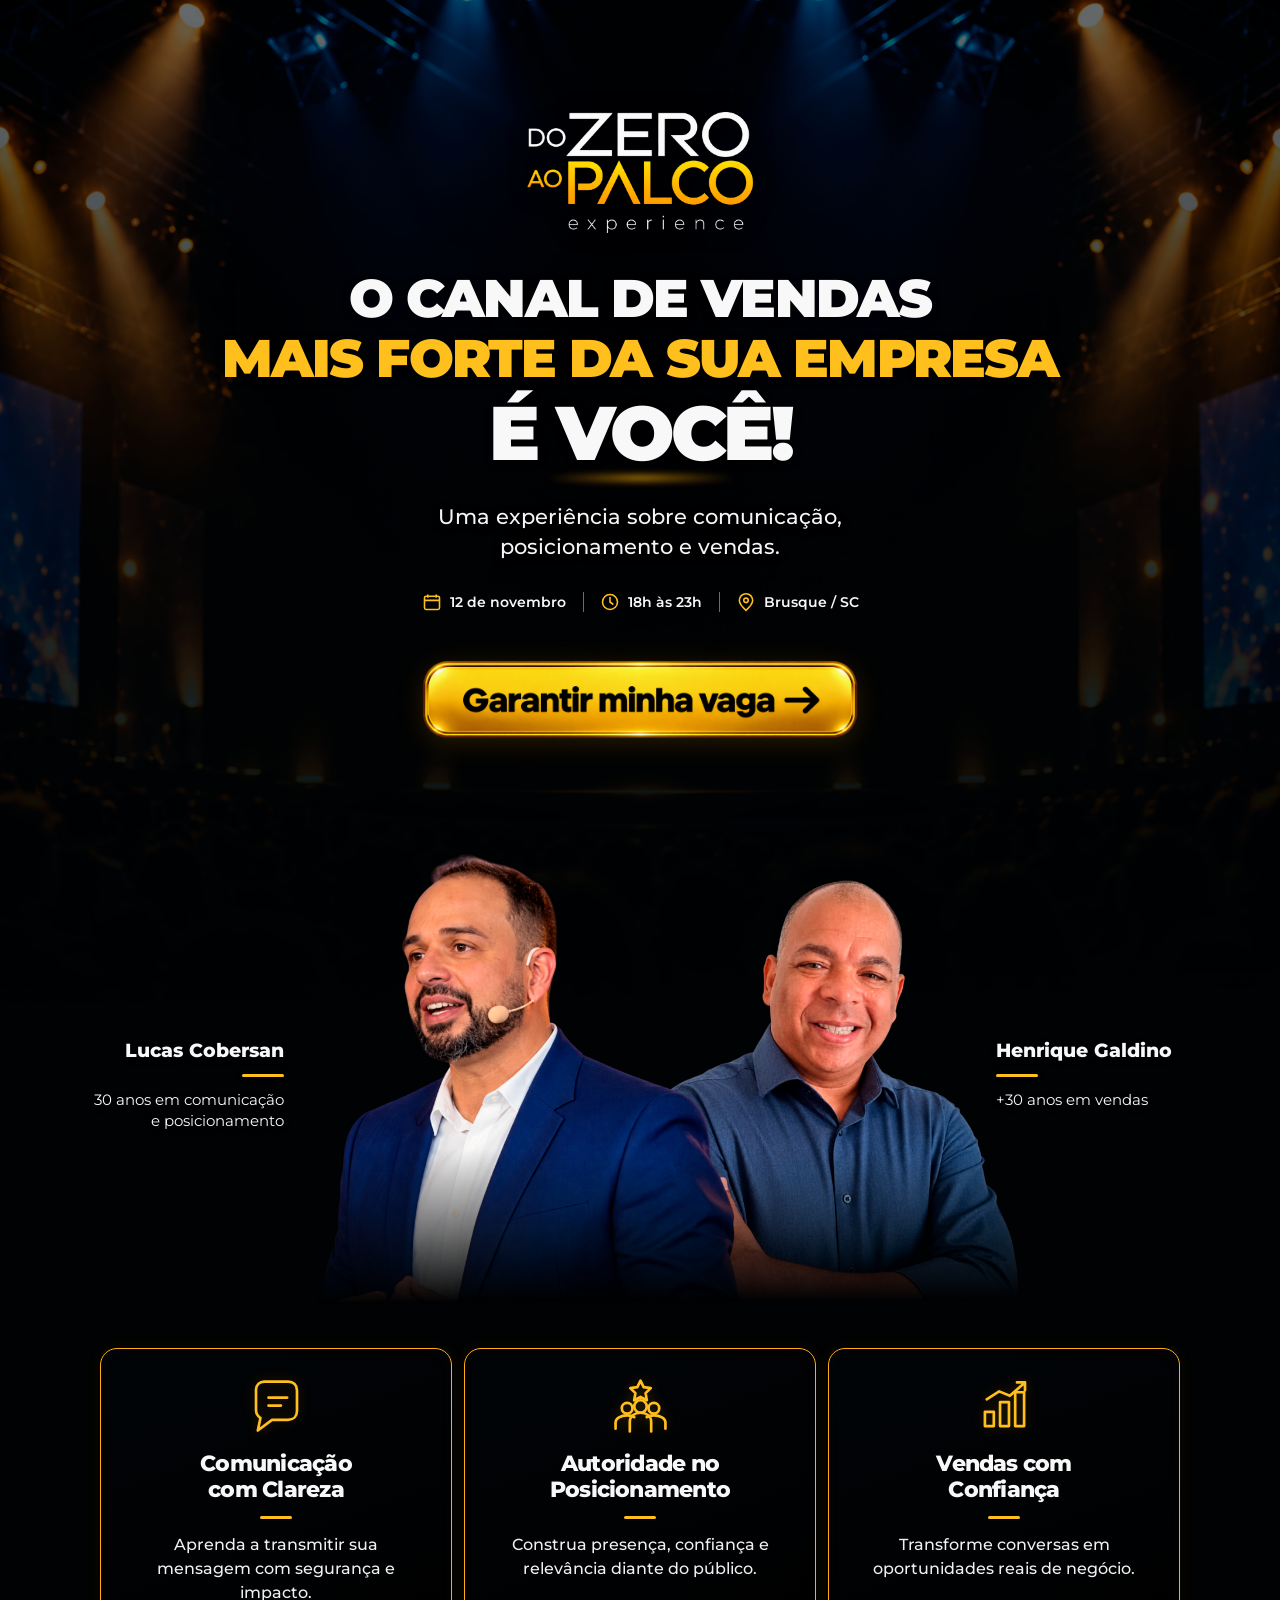
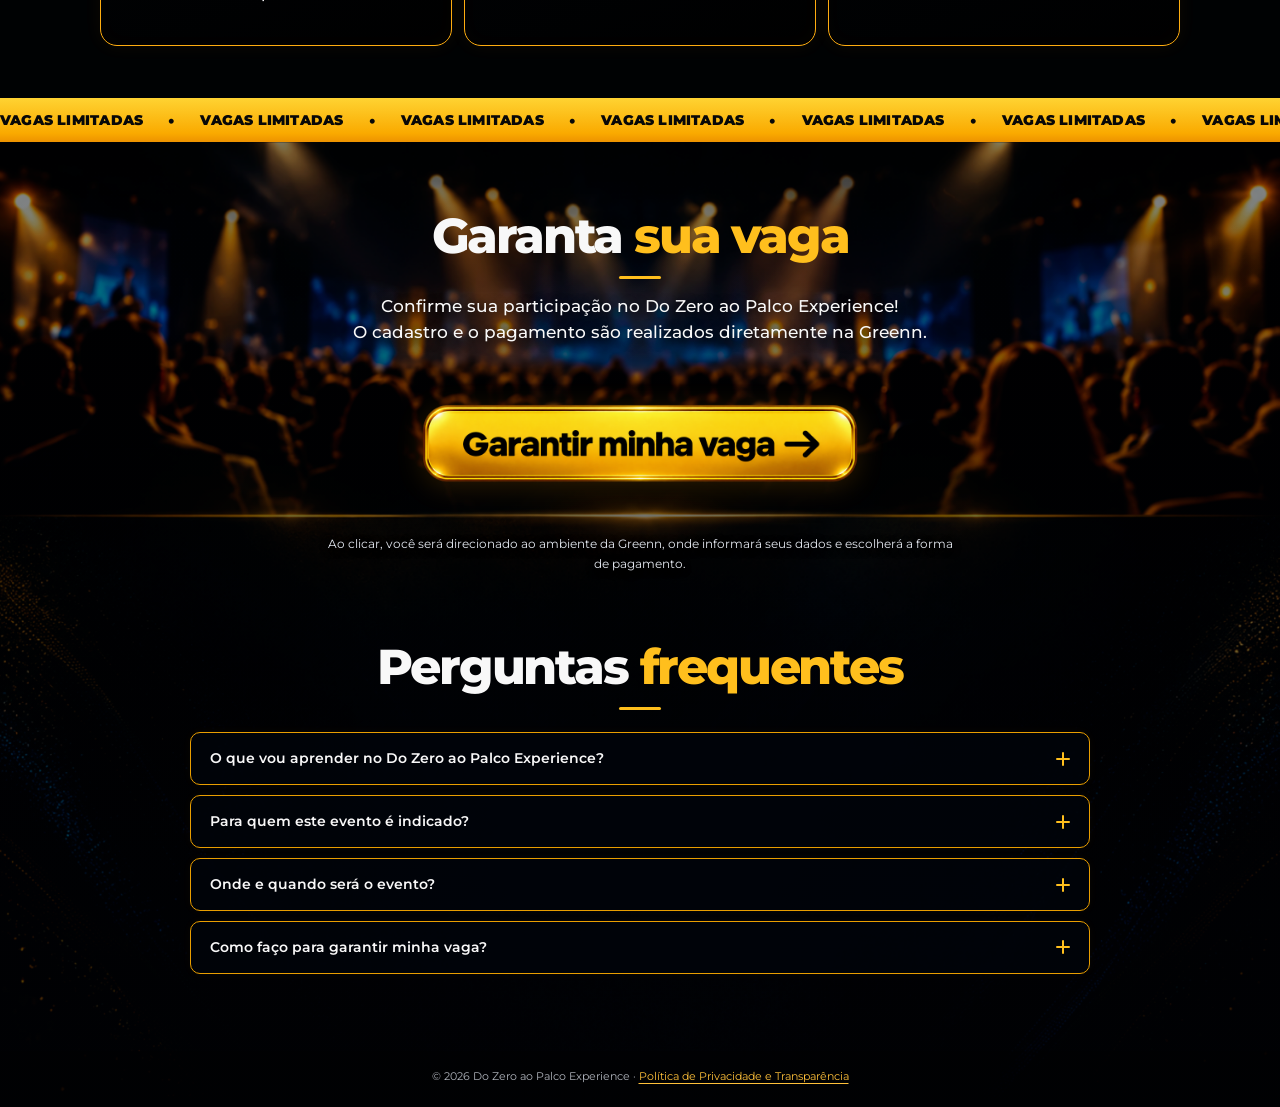
==== index.html @ 149f2405 "Add files via upload" ====
<!doctype html>
<html lang="pt-BR">
<head>
  <meta charset="utf-8">
  <meta name="viewport" content="width=device-width, initial-scale=1">
  <meta name="theme-color" content="#101114">
  <meta name="description" content="Do Zero ao Palco Experience: uma experiência presencial sobre comunicação, posicionamento e vendas. 12 de novembro, das 18h às 23h, em Brusque/SC.">
  <meta property="og:type" content="website">
  <meta property="og:title" content="Do Zero ao Palco Experience | Comunicação & Vendas">
  <meta property="og:description" content="O canal de vendas mais forte da sua empresa é você! Encontro presencial em 12 de novembro, das 18h às 23h, em Brusque/SC.">
  <title>Do Zero ao Palco Experience | Comunicação e Vendas</title>
  <!-- Versão 5: inscrições e pagamentos diretamente no checkout da Greenn. -->
  <link rel="preconnect" href="https://fonts.googleapis.com">
  <link rel="preconnect" href="https://fonts.gstatic.com" crossorigin>
  <link href="https://fonts.googleapis.com/css2?family=Montserrat:wght@400;500;600;700;800;900&display=swap" rel="stylesheet">
  <link rel="preload" href="img/fundo1.png" as="image">
  <link rel="stylesheet" href="style.css?v=checkout-greenn-20261021">
</head>
<body>
  <a class="skip-link" href="#conteudo">Ir para o conteúdo</a>
  <main id="conteudo">
    <!-- Fundo 1: uma única imagem contínua, do topo até os pilares. -->
    <div class="scene-top">
      <header class="hero" id="inicio">
        <img class="hero__logo" src="img/logo-do-zero-ao-palco.png" alt="Do Zero ao Palco Experience" width="420" height="228" fetchpriority="high">
        <h1 class="hero__headline">
          <span>O CANAL DE VENDAS</span>
          <span class="gold">MAIS FORTE DA SUA EMPRESA</span>
          <span class="hero__you">É VOCÊ!</span>
        </h1>
        <p class="hero__intro">Uma experiência sobre comunicação,<br class="desktop-break"> posicionamento e vendas.</p>
        <div class="event-details" aria-label="Informações do evento">
          <div class="event-details__item">
            <svg viewBox="0 0 24 24" fill="none" stroke="currentColor" stroke-width="1.9" aria-hidden="true"><rect x="3" y="5" width="18" height="16" rx="2"/><path d="M7 3v4M17 3v4M3 10h18"/></svg>
            <span>12 de novembro</span>
          </div>
          <div class="event-details__item">
            <svg viewBox="0 0 24 24" fill="none" stroke="currentColor" stroke-width="1.9" aria-hidden="true"><circle cx="12" cy="12" r="9"/><path d="M12 6v6l4 3"/></svg>
            <span>18h às 23h</span>
          </div>
          <div class="event-details__item">
            <svg viewBox="0 0 24 24" fill="none" stroke="currentColor" stroke-width="1.9" aria-hidden="true"><path d="M20 10c0 5-8 12-8 12S4 15 4 10a8 8 0 1 1 16 0Z"/><circle cx="12" cy="10" r="2.7"/></svg>
            <span>Brusque / SC</span>
          </div>
        </div>
        <a class="graphic-cta" href="https://payfast.greenn.com.br/199050?batch=18354_5LSVWU" aria-label="Garantir minha vaga: ir para o pagamento na Greenn">
          <img src="img/garantir-minha-vaga.png" alt="Garantir minha vaga" width="420" height="140">
        </a>
      </header>

      <section class="speakers" aria-label="Palestrantes">
        <!-- Imagem dos palestrantes em camada independente: mova pelo CSS sem alterar fundo nem rostos. -->
        <img class="speakers__portrait" src="img/lucashenrique.png?v=posicao3" alt="Lucas Cobersan e Henrique Galdino" width="752" height="483" loading="eager" decoding="async">
        <div class="speakers__info speakers__info--left">
          <h2>Lucas <strong>Cobersan</strong></h2>
          <span class="tiny-line" aria-hidden="true"></span>
          <p>30 anos em comunicação<br>e posicionamento</p>
        </div>
        <div class="speakers__info speakers__info--right">
          <h2>Henrique <strong>Galdino</strong></h2>
          <span class="tiny-line" aria-hidden="true"></span>
          <p>+30 anos em vendas</p>
        </div>
      </section>

      <section class="pillars" aria-label="Três pilares da experiência">
        <div class="pillars__grid">
          <article class="pillar-card">
            <svg class="pillar-card__icon" viewBox="0 0 64 64" fill="none" stroke="currentColor" stroke-width="3" stroke-linecap="round" stroke-linejoin="round" aria-hidden="true"><path d="M9 13c0-5 4-9 9-9h27c6 0 10 4 10 10v23c0 6-4 10-10 10H27L11 59l3-14c-3-2-5-5-5-9V13Z"/><path d="M23 22h21M23 31h14"/></svg>
            <h2>Comunicação<br>com Clareza</h2>
            <span class="tiny-line" aria-hidden="true"></span>
            <p>Aprenda a transmitir sua mensagem com segurança e impacto.</p>
          </article>
          <article class="pillar-card">
            <svg class="pillar-card__icon" viewBox="0 0 64 64" fill="none" stroke="currentColor" stroke-width="3" stroke-linecap="round" stroke-linejoin="round" aria-hidden="true"><path d="m32 3 3.5 7.2 8 1.2-5.8 5.6 1.4 8-7.1-3.7-7.1 3.7 1.4-8-5.8-5.6 8-1.2Z"/><circle cx="17" cy="34" r="6"/><circle cx="47" cy="34" r="6"/><circle cx="32" cy="32" r="7"/><path d="M4 57v-7c0-5 6-8 13-8 3 0 6 .5 8 2m35 13v-7c0-5-6-8-13-8-3 0-6 .5-8 2M20 60V49c0-6 5-10 12-10s12 4 12 10v11"/></svg>
            <h2>Autoridade no<br>Posicionamento</h2>
            <span class="tiny-line" aria-hidden="true"></span>
            <p>Construa presença, confiança e relevância diante do público.</p>
          </article>
          <article class="pillar-card">
            <svg class="pillar-card__icon" viewBox="0 0 64 64" fill="none" stroke="currentColor" stroke-width="3" stroke-linecap="round" stroke-linejoin="round" aria-hidden="true"><path d="M10 54V38h10v16H10ZM27 54V27h10v27H27ZM44 54V16h10v38H44Z"/><path d="m12 24 14-9 12 5L55 5M46 5h9v9"/></svg>
            <h2>Vendas com<br>Confiança</h2>
            <span class="tiny-line" aria-hidden="true"></span>
            <p>Transforme conversas em oportunidades reais de negócio.</p>
          </article>
        </div>
      </section>
    </div>

    <!-- Faixa verdadeiramente animada, contínua, sem imagem estática. -->
    <aside class="ticker" aria-label="Vagas limitadas">
      <div class="ticker__track" aria-hidden="true">
        <span class="ticker__group">
          <span>VAGAS LIMITADAS</span><b>•</b><span>VAGAS LIMITADAS</span><b>•</b><span>VAGAS LIMITADAS</span><b>•</b><span>VAGAS LIMITADAS</span><b>•</b><span>VAGAS LIMITADAS</span><b>•</b>
        </span>
        <span class="ticker__group">
          <span>VAGAS LIMITADAS</span><b>•</b><span>VAGAS LIMITADAS</span><b>•</b><span>VAGAS LIMITADAS</span><b>•</b><span>VAGAS LIMITADAS</span><b>•</b><span>VAGAS LIMITADAS</span><b>•</b>
        </span>
      </div>
    </aside>

    <!-- Fundo 2: emenda suavizada com o final do fundo 1, sem borda ou divisória. -->
    <div class="scene-bottom">
      <section class="signup" id="inscricao">
        <h2>Garanta <span class="gold">sua vaga</span></h2>
        <span class="tiny-line" aria-hidden="true"></span>
        <p class="signup__lead">Confirme sua participação no Do Zero ao Palco Experience!<br class="desktop-break"> O cadastro e o pagamento são realizados diretamente na Greenn.</p>
        <a class="graphic-cta graphic-cta--checkout" href="https://payfast.greenn.com.br/199050?batch=18354_5LSVWU" aria-label="Garantir minha vaga: preencher cadastro e pagar na Greenn">
          <img src="img/garantir-minha-vaga.png" width="420" height="140" alt="Garantir minha vaga">
        </a>
        <p class="signup__checkout-info">Ao clicar, você será direcionado ao ambiente da Greenn, onde informará seus dados e escolherá a forma de pagamento.</p>
      </section>

      <section class="faq" id="perguntas">
        <h2>Perguntas <span class="gold">frequentes</span></h2>
        <span class="tiny-line" aria-hidden="true"></span>
        <div class="faq__list">
          <details>
            <summary>O que vou aprender no Do Zero ao Palco Experience?<span class="faq__plus" aria-hidden="true"></span></summary>
            <div class="faq__answer">Você terá uma experiência voltada a destravar o medo de se comunicar, construir presença de autoridade e utilizar a comunicação para gerar conexões e oportunidades de vendas.</div>
          </details>
          <details>
            <summary>Para quem este evento é indicado?<span class="faq__plus" aria-hidden="true"></span></summary>
            <div class="faq__answer">Para empresários, empreendedores, profissionais de vendas e quem deseja se comunicar com mais segurança, fortalecer seu posicionamento e conquistar mais confiança nas negociações.</div>
          </details>
          <details>
            <summary>Onde e quando será o evento?<span class="faq__plus" aria-hidden="true"></span></summary>
            <div class="faq__answer">O encontro está previsto para <strong>12 de novembro de 2026, das 18h às 23h, em Brusque/SC</strong>. O espaço e o endereço exato ainda serão confirmados pela organização.</div>
          </details>
          <details>
            <summary>Como faço para garantir minha vaga?<span class="faq__plus" aria-hidden="true"></span></summary>
            <div class="faq__answer">Clique em <strong>“Garantir minha vaga”</strong> e preencha seus dados diretamente no checkout seguro da Greenn para finalizar a compra. O acesso ao grupo oficial de WhatsApp do evento é destinado a participantes com pagamento confirmado.</div>
          </details>
        </div>
      </section>
      <footer class="footer">© 2026 Do Zero ao Palco Experience · <a href="privacidade.html">Política de Privacidade e Transparência</a></footer>
    </div>
  </main>
</body>
</html>
---- style.css ----
:root{
  --bg:#1f1f1f; --night:#05080e; --white:#f8f8f8;
  --gold:#ffbf1d; --gold2:#ffa000; --muted:#e2e3e8; --border:#ffad10;
  --max:1120px;
}
*{box-sizing:border-box}
html{scroll-behavior:smooth;scroll-padding-top:20px}
body{margin:0;background:var(--night);color:var(--white);font-family:Montserrat,Arial,sans-serif;-webkit-font-smoothing:antialiased}
button,input{font:inherit}
button,a{-webkit-tap-highlight-color:transparent}
a{color:inherit}
.skip-link{position:absolute;top:-90px;left:16px;padding:12px 16px;background:#fff;color:#111;z-index:10}
.skip-link:focus{top:8px}
.sr-only{position:absolute;width:1px;height:1px;overflow:hidden;clip:rect(0,0,0,0);white-space:nowrap}
.gold{color:var(--gold)}
.tiny-line{display:block;width:42px;height:3px;border-radius:2px;background:var(--gold);margin:13px auto 16px}
.scene-top{background-color:var(--bg);background-image:url('img/fundo1.png');background-repeat:no-repeat;background-size:110% auto;background-position:center top;position:relative;isolation:isolate;overflow:hidden}
.hero{min-height:clamp(565px,60vw,760px);padding:clamp(36px,6.5vw,86px) 16px 28px;max-width:1200px;margin:0 auto;text-align:center;display:flex;align-items:center;flex-direction:column}
.hero__logo{width:clamp(180px,21vw,260px);height:auto;display:block;filter:drop-shadow(0 5px 12px rgba(0,0,0,.35));margin:0 auto 36px}
.hero__headline{font-size:clamp(31px,4.15vw,60px);line-height:1.12;letter-spacing:-.035em;font-weight:900;margin:0 auto;text-shadow:0 2px 10px rgba(0,0,0,.35);text-transform:uppercase;max-width:1100px}
.hero__headline span{display:block}
.hero__you{font-size:1.44em;letter-spacing:-.045em;margin-top:.02em}
.hero__you::after{content:"";display:block;height:10px;width:min(35%,185px);margin:-3px auto 0;background:radial-gradient(ellipse at center,rgba(255,199,23,.9) 0,rgba(255,170,0,.5) 22%,transparent 75%);filter:blur(3px)}
.hero__intro{margin:19px auto 26px;font-size:clamp(15px,1.65vw,21px);line-height:1.45;color:#f4f5f7;font-weight:500;text-shadow:0 2px 8px #000;max-width:750px}
.event-details{display:flex;gap:16px;align-items:center;justify-content:center;flex-wrap:wrap;margin:4px 0 16px}
.event-details__item{display:flex;gap:8px;align-items:center;white-space:nowrap;font-weight:600;font-size:clamp(11px,1.1vw,15px)}
.event-details__item:not(:last-child){padding-right:17px;border-right:1px solid rgba(255,255,255,.42)}
.event-details__item svg{width:20px;height:20px;flex:none;color:var(--gold)}
.graphic-cta{display:inline-flex;align-items:center;justify-content:center;cursor:pointer;transition:transform .2s ease,filter .2s ease;max-width:100%;text-decoration:none;background:transparent;border:0;padding:0;outline-offset:5px;filter:drop-shadow(0 5px 13px rgba(255,157,0,.16))}
.graphic-cta:hover{transform:translateY(-3px) scale(1.015);filter:drop-shadow(0 7px 16px rgba(255,157,0,.25))}
.graphic-cta:active{transform:translateY(1px)}
.graphic-cta img{width:clamp(295px,37vw,450px);height:auto;display:block}
.speakers{position:relative;height:clamp(395px,45vw,520px);max-width:1280px;margin:0 auto}
.speakers__portrait{display:block;position:absolute;z-index:1;width:min(64%,790px);height:auto;top:30px;left:50%;transform:translateX(-50%);object-fit:contain;pointer-events:none}
.speakers__info{position:absolute;z-index:2;top:45%;width:235px;filter:drop-shadow(0 2px 3px rgba(0,0,0,.4))}
.speakers__info--left{left:clamp(16px,3.8vw,80px);text-align:right}
.speakers__info--right{right:clamp(16px,3.8vw,80px);text-align:left}
.speakers__info h2{font-weight:800;font-size:clamp(17px,1.45vw,21px);line-height:1.15;margin:0}
.speakers__info h2 strong{font-weight:800}
.speakers__info .tiny-line{margin:12px 0 12px}
.speakers__info--left .tiny-line{margin-left:auto}
.speakers__info p{font-size:clamp(13px,1.2vw,16px);line-height:1.4;margin:0}
.pillars{padding:22px 20px clamp(42px,4vw,75px);max-width:var(--max);margin:0 auto}
.pillars__grid{display:grid;grid-template-columns:repeat(3,minmax(0,1fr));gap:12px}
.pillar-card{min-height:298px;text-align:center;border:1.5px solid var(--border);border-radius:17px;padding:29px 25px 25px;background:linear-gradient(160deg,rgba(1,4,8,.82),rgba(0,0,0,.9));box-shadow:0 0 18px rgba(255,171,0,.055),inset 0 0 20px rgba(255,171,0,.02)}
.pillar-card__icon{width:57px;height:57px;color:var(--gold);margin:0 auto 16px;display:block;filter:drop-shadow(0 0 6px rgba(255,164,0,.21))}
.pillar-card h2{margin:0;font-size:clamp(17px,1.8vw,22px);line-height:1.14;font-weight:800;letter-spacing:-.035em}
.pillar-card .tiny-line{width:32px;margin:14px auto 14px}
.pillar-card p{margin:0;color:#f0f0f3;font-size:clamp(13px,1.32vw,16px);line-height:1.5;font-weight:500}
.ticker{height:44px;background:linear-gradient(180deg,#ffd332 0%,#faaa00 80%,#ed9200 100%);color:#080808;overflow:hidden;position:relative;display:flex;align-items:center;font-size:14px;font-weight:900;letter-spacing:.015em;isolation:isolate}
.ticker__track{display:flex;width:max-content;flex:none;animation:marquee 23s linear infinite}
.ticker__group{display:inline-flex;align-items:center;white-space:nowrap;gap:25px;flex:none;padding-right:25px}
.ticker__group b{font-size:17px;font-weight:800}
@keyframes marquee{from{transform:translateX(0)}to{transform:translateX(-50%)}}
.scene-bottom{background-color:#02060d;background-image:linear-gradient(180deg,rgba(0,0,0,.0) 0%,rgba(1,3,7,.12) 40%,rgba(1,4,10,.3) 100%),url('img/fundo2.png');background-position:center top,center top;background-size:cover,cover;background-repeat:no-repeat;position:relative;overflow:hidden}
.signup{max-width:1140px;margin:0 auto;text-align:center;padding:clamp(48px,5.2vw,72px) 18px clamp(48px,5vw,74px)}
.signup h2,.faq h2{margin:0;font-size:clamp(32px,3.8vw,52px);font-weight:800;line-height:1.15;letter-spacing:-.045em}
.signup .tiny-line,.faq .tiny-line{margin:12px auto 14px}
.signup__lead{font-size:clamp(14px,1.36vw,17px);line-height:1.55;margin:0 auto 26px;max-width:760px;font-weight:500;text-shadow:0 3px 12px #000}
.faq{padding:2px 16px 77px;text-align:center;margin:0 auto;max-width:1020px}
.faq__list{margin:22px auto 0;max-width:900px;text-align:left;display:grid;gap:10px}
.faq details{border:1.4px solid #e99e00;border-radius:10px;background:rgba(0,4,10,.87);box-shadow:0 0 10px rgba(242,166,0,.04)}
.faq summary{list-style:none;cursor:pointer;padding:16px 19px;display:flex;justify-content:space-between;align-items:center;gap:10px;font-weight:600;font-size:14px;line-height:1.35}
.faq summary::-webkit-details-marker{display:none}
.faq summary:focus-visible{outline:2px solid #fff;outline-offset:3px}
.faq__plus{display:block;flex:none;width:14px;height:14px;position:relative}
.faq__plus::before,.faq__plus::after{content:"";position:absolute;background:var(--gold);border-radius:2px;top:6px;left:0;width:14px;height:2px;transition:transform .2s ease}
.faq__plus::after{transform:rotate(90deg)}
.faq details[open] .faq__plus::after{transform:rotate(0)}
.faq__answer{padding:0 19px 18px;line-height:1.6;color:#e2e5ed;font-size:13px}
.footer{font-size:11px;color:#aeb3bb;text-align:center;padding:17px 18px 23px;background:rgba(0,0,0,.35);line-height:1.5}
@media(min-width:1500px){.scene-top{background-size:1600px auto}.hero{min-height:760px}.speakers{height:520px}}
@media(max-width:900px){.hero{min-height:560px}.hero__logo{width:195px;margin-bottom:29px}.hero__headline{font-size:clamp(28px,4.4vw,42px)}.hero__intro{margin-top:18px}.speakers{height:clamp(305px,44vw,396px)}.speakers__portrait{width:min(66%,630px);top:25px}.speakers__info{top:43%;width:190px}.speakers__info--left{left:22px}.speakers__info--right{right:22px}.speakers__info h2{font-size:17px}.speakers__info p{font-size:12px}.pillar-card{min-height:270px;padding:22px 15px 20px}.pillar-card__icon{width:50px;height:50px}.pillars{padding-bottom:53px}}
@media(max-width:700px){
  .scene-top{background-image:none;background-color:var(--bg)}
  .hero{min-height:0;padding:35px 15px 55px;position:relative;isolation:isolate;overflow:hidden;background-image:linear-gradient(180deg,rgba(0,3,10,.3) 0%,rgba(0,4,10,.87) 44%,rgba(20,21,24,.98) 62%,#1f1f1f 100%),url('img/fundo1.png');background-position:center top,center top;background-size:cover,auto 720px;background-repeat:no-repeat}
  .hero__logo{width:182px;margin-bottom:39px}
  .hero__headline{font-size:clamp(27px,6.5vw,43px);line-height:1.17;letter-spacing:-.035em}
  .hero__you{font-size:1.34em;margin-top:4px}
  .hero__intro{font-size:14px;margin:18px auto 27px;line-height:1.55}
  .event-details{gap:9px 15px;margin:3px 0 17px}
  .event-details__item{font-size:11px;gap:5px}
  .event-details__item:not(:last-child){padding-right:0;border-right:none}
  .event-details__item svg{width:17px;height:17px}
  .graphic-cta img{width:min(365px,96vw)}
  .speakers{height:auto;display:grid;grid-template-columns:1fr 1fr;column-gap:8px;padding:0 12px 30px;max-width:520px}
  .speakers__portrait{position:relative;grid-column:1/-1;width:min(100%,520px);max-width:100%;height:auto;left:auto;top:auto;transform:none;margin:10px auto 10px}
  .speakers__info{position:static;filter:none;width:auto;max-width:240px;text-align:center;margin:0 auto}
  .speakers__info--left{text-align:center}.speakers__info--right{text-align:center}
  .speakers__info h2{font-size:clamp(14px,3.65vw,19px);white-space:normal}
  .speakers__info .tiny-line{margin:8px auto 9px}
  .speakers__info p{font-size:clamp(10px,3vw,13px);line-height:1.4}
  .pillars{padding:0 15px 45px;max-width:510px}
  .pillars__grid{grid-template-columns:1fr;gap:12px}
  .pillar-card{min-height:0;padding:20px 24px 23px}
  .pillar-card__icon{width:45px;height:45px;margin-bottom:10px}
  .pillar-card h2{font-size:20px}
  .pillar-card .tiny-line{margin:10px auto}
  .pillar-card p{font-size:13px;max-width:290px;margin:0 auto}
  .ticker{height:39px;font-size:12px}
  .ticker__group{gap:19px;padding-right:19px}
  .scene-bottom{background-position:center top,center top;background-size:cover,auto 100%}
  .signup{padding:49px 18px 38px}
  .signup__lead{font-size:13px;margin-bottom:22px}
  .faq{padding:2px 14px 54px}
  .faq__list{gap:9px}
  .faq summary{font-size:12px;padding:15px}
  .faq__answer{font-size:12px;padding:0 15px 16px}
  .footer{font-size:10px}
}
@media(max-width:380px){.hero__headline{font-size:26px}.hero__logo{width:158px}.event-details__item{font-size:10px}.hero__intro{font-size:13px}.signup h2,.faq h2{font-size:31px}}
@media(prefers-reduced-motion:reduce){html{scroll-behavior:auto}.ticker__track{animation:none}.graphic-cta{transition:none}}


/* AJUSTE PONTUAL: alterar esse valor move os palestrantes para cima/baixo SEM editar as fotografias.
   No desktop, quanto mais negativo o top, mais para cima a dupla fica.
   No celular, altere somente a margem superior da regra mobile. */

/* VERSAO 3 - FOTO PERTO DOS 3 QUADRADOS. Sem alterar img/lucashenrique.png. */
/* Desktop: foto +142px abaixo da versao inicial; cards +27px, eliminando o vao visual. */
/* Se ainda aparecer o visual antigo, verificar se o navegador carregou style.css?v=posicao3. */

/* Versão 4: WhatsApp branco, sem ícone quadrado; botão final idêntico ao primeiro. */
.footer a{color:#ffc13a;text-decoration:underline;text-underline-offset:3px}
.footer a:hover{color:#fff}

/* Página de privacidade: identidade preta e dourada, leve e responsiva. */
.privacy-page{background:radial-gradient(ellipse at 50% -12%,#172844 0%,#070b12 40%,#05080e 80%);min-height:100vh}
.privacy-header{max-width:900px;margin:0 auto;padding:38px 20px 16px;text-align:center}
.privacy-header img{width:min(230px,65vw);height:auto;display:block;margin:0 auto 23px}
.privacy-back{display:inline-flex;align-items:center;gap:8px;font-size:13px;color:#f8d065;text-decoration:none;margin-bottom:22px}
.privacy-back:hover{text-decoration:underline}
.privacy-title{font-weight:800;font-size:clamp(30px,4.3vw,49px);line-height:1.18;letter-spacing:-.035em;margin:0}
.privacy-intro{font-size:15px;line-height:1.7;max-width:700px;margin:20px auto 0;color:#e1e6ec}
.privacy-main{max-width:920px;margin:0 auto 48px;padding:14px 20px 36px}
.privacy-section{background:rgba(3,9,18,.74);border:1px solid rgba(255,190,34,.35);border-radius:14px;padding:22px 26px;margin:13px 0}
.privacy-section h2{margin:0 0 13px;color:#ffcf4f;font-size:19px;line-height:1.3;font-weight:800}
.privacy-section p,.privacy-section li{font-size:14px;line-height:1.75;color:#eef0f4}
.privacy-section p:last-child{margin-bottom:0}
.privacy-section ul{margin:0;padding-left:20px}
.privacy-note{border-left:3px solid #ffc12b;padding:11px 16px;background:rgba(255,191,29,.09);color:#fff;font-size:13px;line-height:1.6;margin-top:18px}

/* V5 — botão da seção de inscrição aponta diretamente para a Greenn. */
.graphic-cta--checkout{margin:6px auto 0;display:flex;width:max-content}
.graphic-cta--checkout img{width:clamp(295px,37vw,450px);height:auto;display:block}
.signup__checkout-info{font-size:12px;line-height:1.65;color:#e2e6ee;max-width:640px;margin:12px auto 0;text-shadow:0 2px 8px rgba(0,0,0,.55)}
@media(max-width:700px){.graphic-cta--checkout img{width:min(365px,96vw)}.signup__checkout-info{font-size:11px;max-width:430px}}
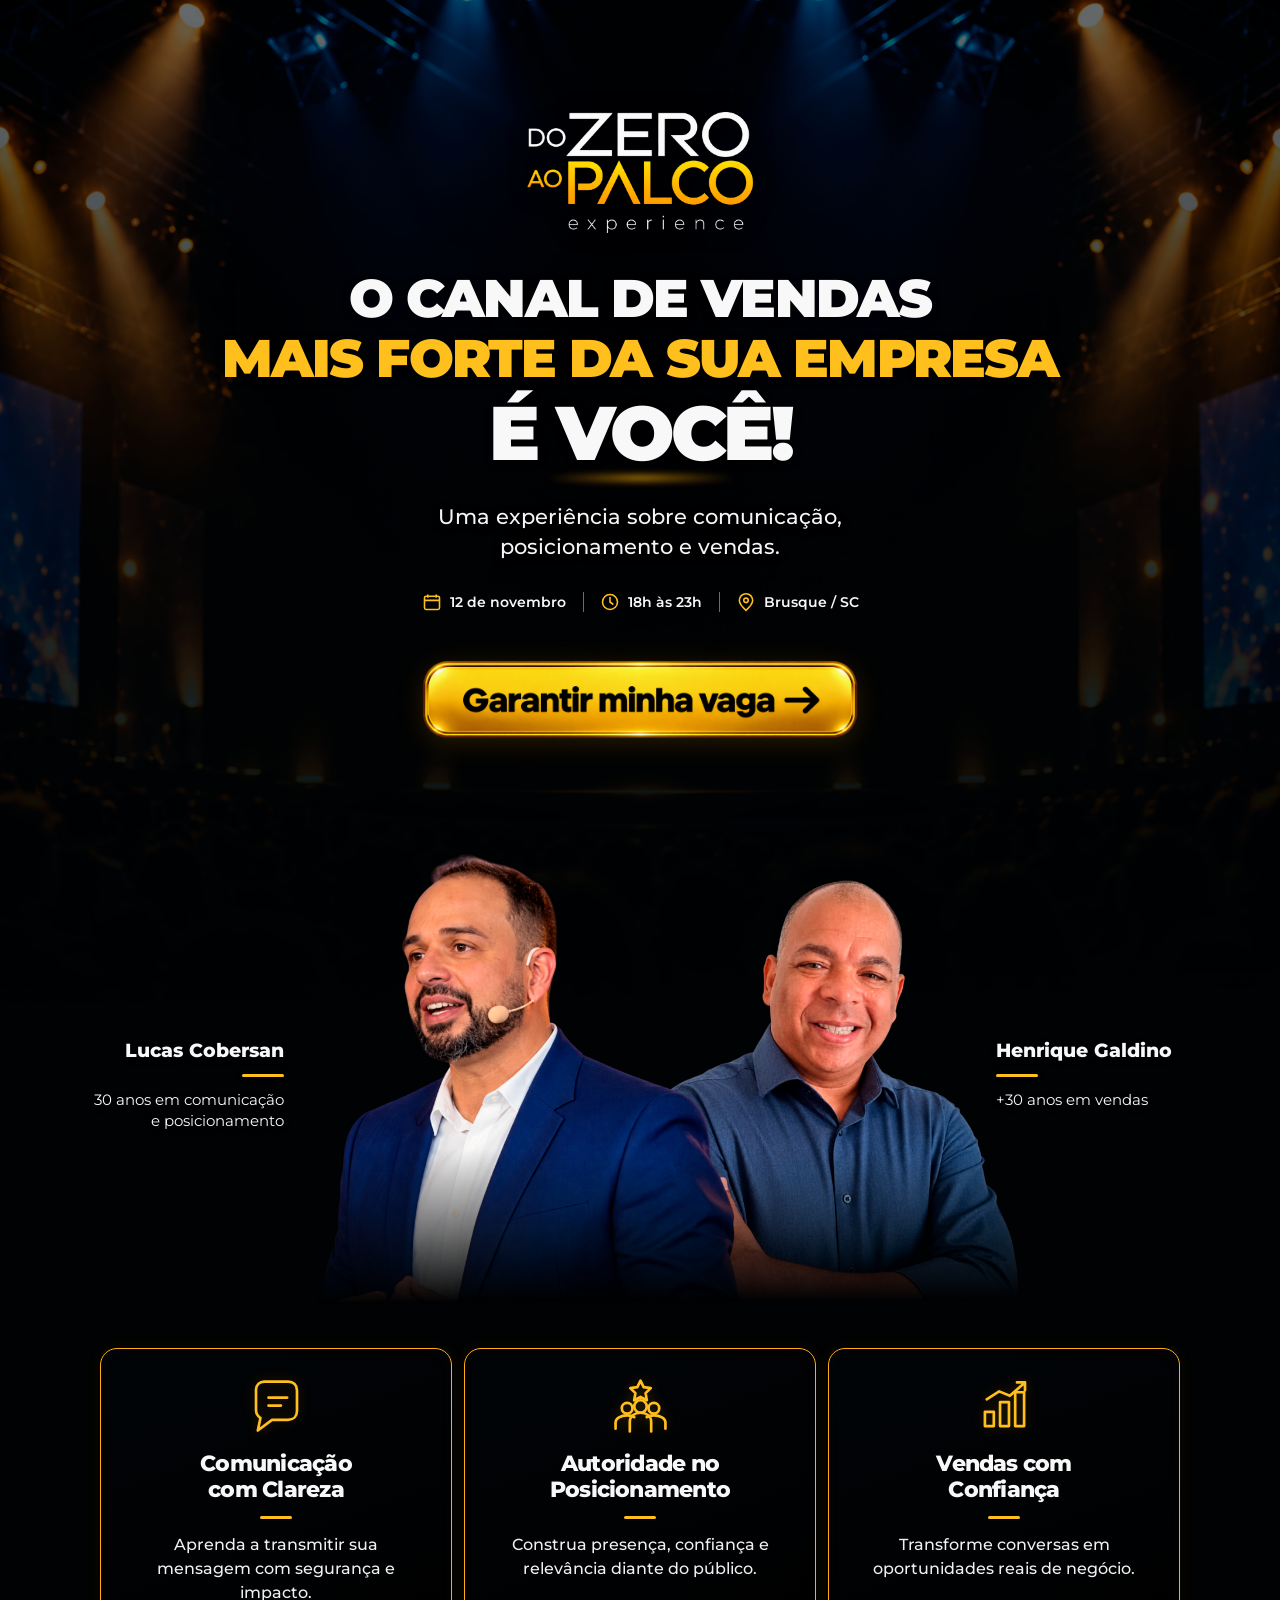
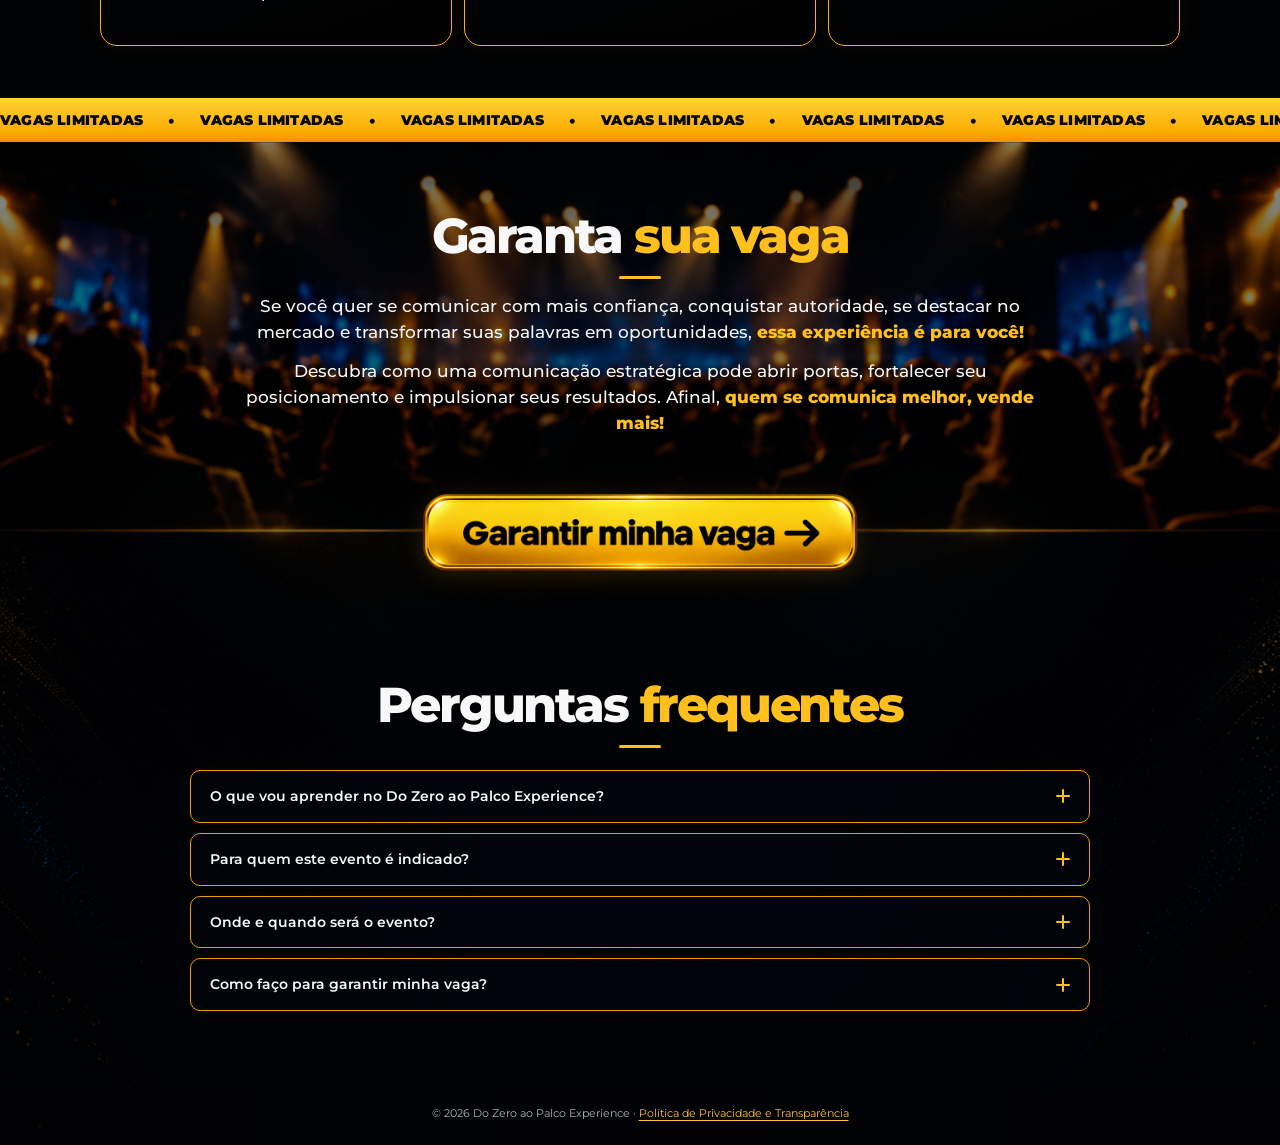
==== commit cae051cf: "Add files via upload" ====
--- a/index.html
+++ b/index.html
@@ -9,12 +9,12 @@
   <meta property="og:title" content="Do Zero ao Palco Experience | Comunicação & Vendas">
   <meta property="og:description" content="O canal de vendas mais forte da sua empresa é você! Encontro presencial em 12 de novembro, das 18h às 23h, em Brusque/SC.">
   <title>Do Zero ao Palco Experience | Comunicação e Vendas</title>
-  <!-- Versão 5: inscrições e pagamentos diretamente no checkout da Greenn. -->
+  <!-- Versão 6: convite persuasivo e checkout direto. -->
   <link rel="preconnect" href="https://fonts.googleapis.com">
   <link rel="preconnect" href="https://fonts.gstatic.com" crossorigin>
   <link href="https://fonts.googleapis.com/css2?family=Montserrat:wght@400;500;600;700;800;900&display=swap" rel="stylesheet">
   <link rel="preload" href="img/fundo1.png" as="image">
-  <link rel="stylesheet" href="style.css?v=checkout-greenn-20261021">
+  <link rel="stylesheet" href="style.css?v=convite-20261021">
 </head>
 <body>
   <a class="skip-link" href="#conteudo">Ir para o conteúdo</a>
@@ -43,7 +43,7 @@
             <span>Brusque / SC</span>
           </div>
         </div>
-        <a class="graphic-cta" href="https://payfast.greenn.com.br/199050?batch=18354_5LSVWU" aria-label="Garantir minha vaga: ir para o pagamento na Greenn">
+        <a class="graphic-cta" href="https://payfast.greenn.com.br/199050?batch=18354_5LSVWU" aria-label="Garantir minha vaga no evento">
           <img src="img/garantir-minha-vaga.png" alt="Garantir minha vaga" width="420" height="140">
         </a>
       </header>
@@ -104,11 +104,11 @@
       <section class="signup" id="inscricao">
         <h2>Garanta <span class="gold">sua vaga</span></h2>
         <span class="tiny-line" aria-hidden="true"></span>
-        <p class="signup__lead">Confirme sua participação no Do Zero ao Palco Experience!<br class="desktop-break"> O cadastro e o pagamento são realizados diretamente na Greenn.</p>
-        <a class="graphic-cta graphic-cta--checkout" href="https://payfast.greenn.com.br/199050?batch=18354_5LSVWU" aria-label="Garantir minha vaga: preencher cadastro e pagar na Greenn">
+        <p class="signup__lead signup__lead--opening">Se você quer se comunicar com mais confiança, conquistar autoridade, se destacar no mercado e transformar suas palavras em oportunidades, <strong>essa experiência é para você!</strong></p>
+        <p class="signup__lead signup__lead--closing">Descubra como uma comunicação estratégica pode abrir portas, fortalecer seu posicionamento e impulsionar seus resultados. Afinal, <strong>quem se comunica melhor, vende mais!</strong></p>
+        <a class="graphic-cta graphic-cta--checkout" href="https://payfast.greenn.com.br/199050?batch=18354_5LSVWU" aria-label="Garantir minha vaga no evento">
           <img src="img/garantir-minha-vaga.png" width="420" height="140" alt="Garantir minha vaga">
         </a>
-        <p class="signup__checkout-info">Ao clicar, você será direcionado ao ambiente da Greenn, onde informará seus dados e escolherá a forma de pagamento.</p>
       </section>
 
       <section class="faq" id="perguntas">
@@ -129,7 +129,7 @@
           </details>
           <details>
             <summary>Como faço para garantir minha vaga?<span class="faq__plus" aria-hidden="true"></span></summary>
-            <div class="faq__answer">Clique em <strong>“Garantir minha vaga”</strong> e preencha seus dados diretamente no checkout seguro da Greenn para finalizar a compra. O acesso ao grupo oficial de WhatsApp do evento é destinado a participantes com pagamento confirmado.</div>
+            <div class="faq__answer">Clique em <strong>“Garantir minha vaga”</strong> e siga as instruções da próxima página para concluir sua inscrição. O acesso ao grupo oficial de WhatsApp do evento é destinado a participantes com pagamento confirmado.</div>
           </details>
         </div>
       </section>
--- a/style.css
+++ b/style.css
@@ -57,6 +57,9 @@
 .signup h2,.faq h2{margin:0;font-size:clamp(32px,3.8vw,52px);font-weight:800;line-height:1.15;letter-spacing:-.045em}
 .signup .tiny-line,.faq .tiny-line{margin:12px auto 14px}
 .signup__lead{font-size:clamp(14px,1.36vw,17px);line-height:1.55;margin:0 auto 26px;max-width:760px;font-weight:500;text-shadow:0 3px 12px #000}
+.signup__lead.signup__lead--opening{max-width:810px;margin-bottom:12px}
+.signup__lead.signup__lead--closing{max-width:820px;margin-bottom:24px}
+.signup__lead strong{color:var(--gold);font-weight:800}
 .faq{padding:2px 16px 77px;text-align:center;margin:0 auto;max-width:1020px}
 .faq__list{margin:22px auto 0;max-width:900px;text-align:left;display:grid;gap:10px}
 .faq details{border:1.4px solid #e99e00;border-radius:10px;background:rgba(0,4,10,.87);box-shadow:0 0 10px rgba(242,166,0,.04)}
@@ -143,5 +146,4 @@
 /* V5 — botão da seção de inscrição aponta diretamente para a Greenn. */
 .graphic-cta--checkout{margin:6px auto 0;display:flex;width:max-content}
 .graphic-cta--checkout img{width:clamp(295px,37vw,450px);height:auto;display:block}
-.signup__checkout-info{font-size:12px;line-height:1.65;color:#e2e6ee;max-width:640px;margin:12px auto 0;text-shadow:0 2px 8px rgba(0,0,0,.55)}
-@media(max-width:700px){.graphic-cta--checkout img{width:min(365px,96vw)}.signup__checkout-info{font-size:11px;max-width:430px}}
+@media(max-width:700px){.graphic-cta--checkout img{width:min(365px,96vw)}.signup__lead.signup__lead--opening{margin-bottom:12px}.signup__lead.signup__lead--closing{margin-bottom:20px}}
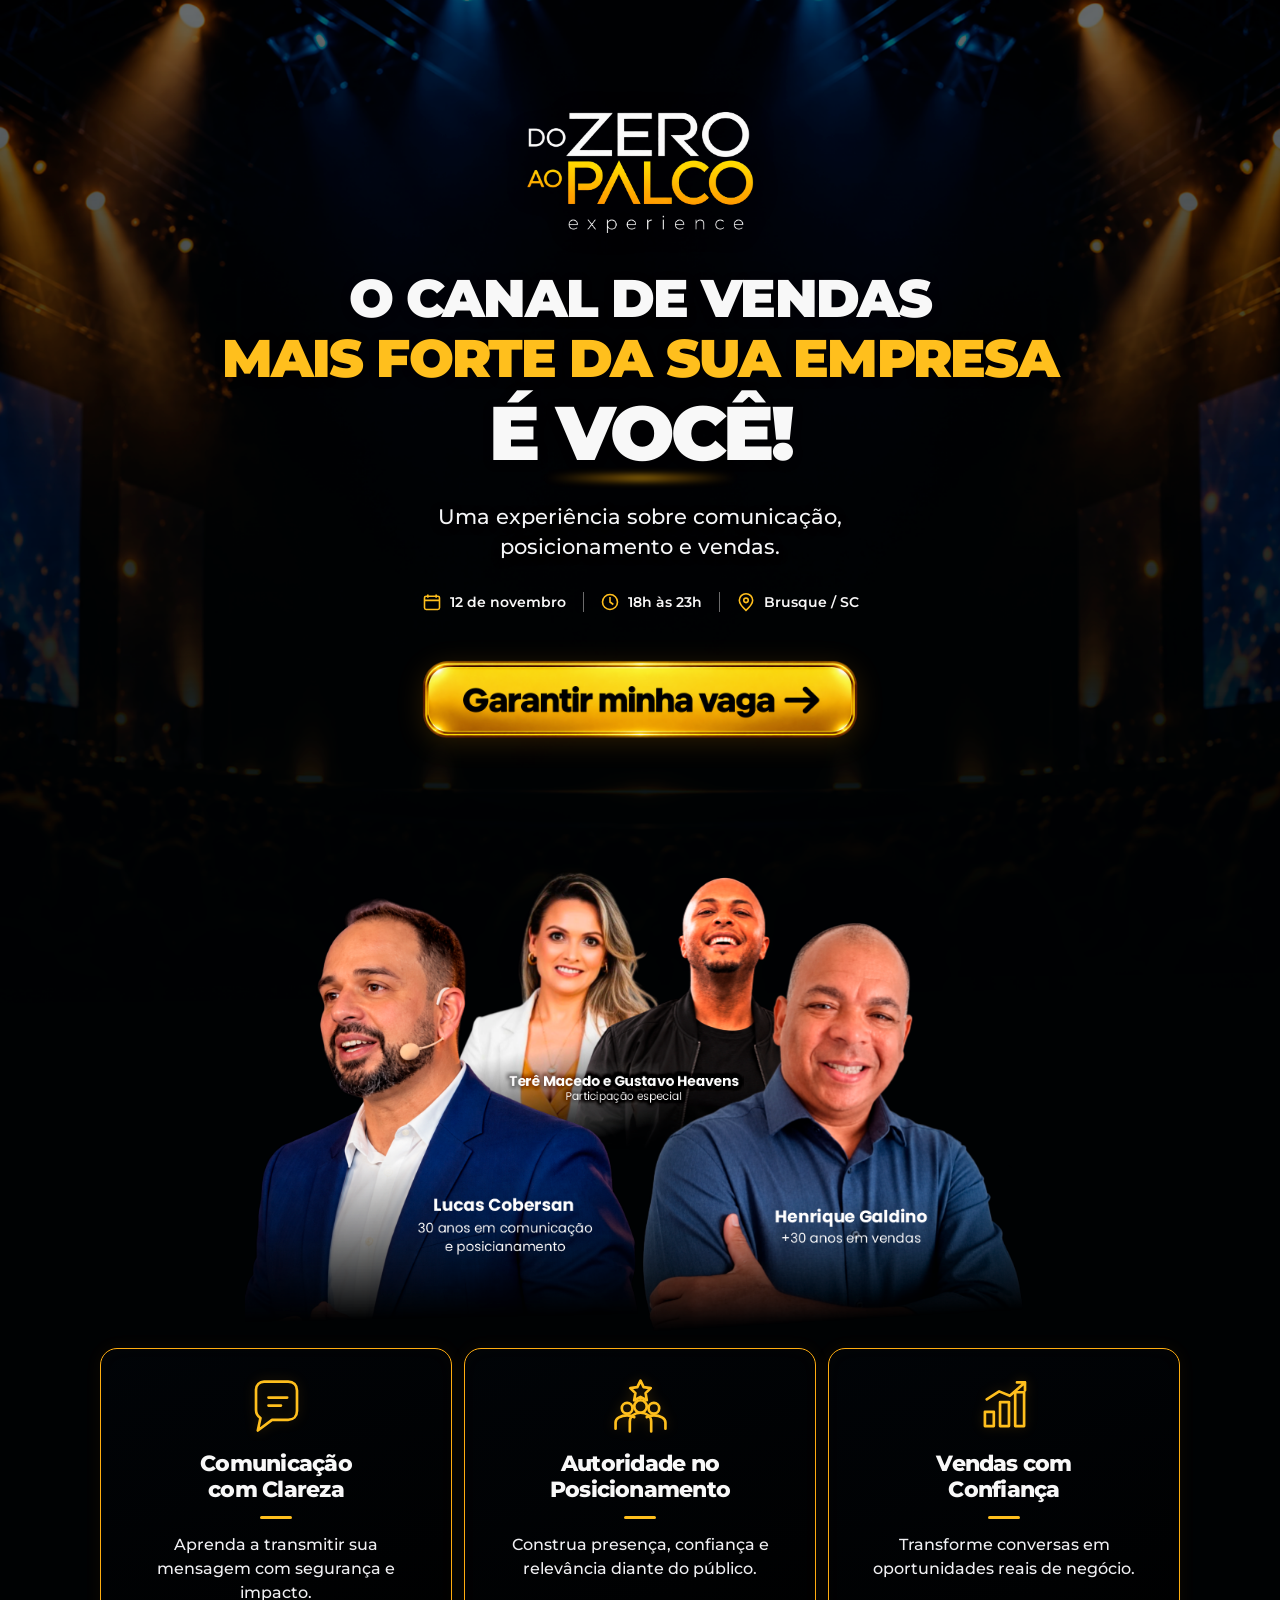
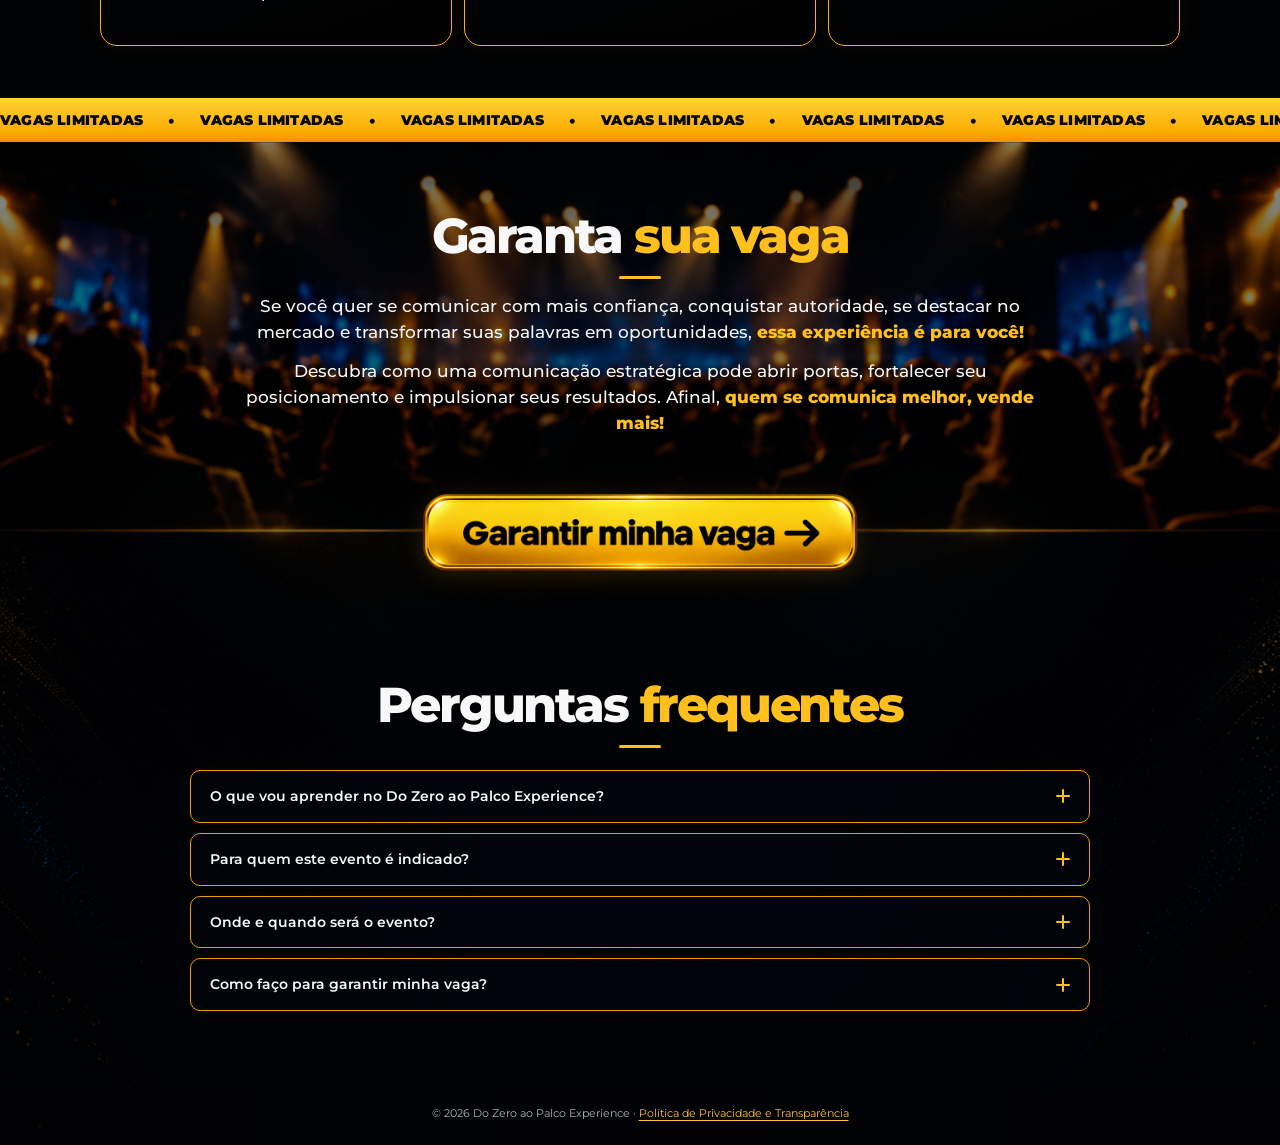
==== commit 1b480464: "Add files via upload" ====
--- a/index.html
+++ b/index.html
@@ -1,6 +1,24 @@
 <!doctype html>
 <html lang="pt-BR">
 <head>
+  <!-- Meta Pixel Code -->
+<script>
+!function(f,b,e,v,n,t,s)
+{if(f.fbq)return;n=f.fbq=function(){n.callMethod?
+n.callMethod.apply(n,arguments):n.queue.push(arguments)};
+if(!f._fbq)f._fbq=n;n.push=n;n.loaded=!0;n.version='2.0';
+n.queue=[];t=b.createElement(e);t.async=!0;
+t.src=v;s=b.getElementsByTagName(e)[0];
+s.parentNode.insertBefore(t,s)}(window, document,'script',
+'https://connect.facebook.net/en_US/fbevents.js');
+fbq('init', '1726442425123804');
+fbq('track', 'PageView');
+</script>
+<noscript><img height="1" width="1" style="display:none"
+src="https://www.facebook.com/tr?id=1726442425123804&ev=PageView&noscript=1"
+/></noscript>
+<!-- End Meta Pixel Code -->
+
   <meta charset="utf-8">
   <meta name="viewport" content="width=device-width, initial-scale=1">
   <meta name="theme-color" content="#101114">
@@ -51,16 +69,6 @@
       <section class="speakers" aria-label="Palestrantes">
         <!-- Imagem dos palestrantes em camada independente: mova pelo CSS sem alterar fundo nem rostos. -->
         <img class="speakers__portrait" src="img/lucashenrique.png?v=posicao3" alt="Lucas Cobersan e Henrique Galdino" width="752" height="483" loading="eager" decoding="async">
-        <div class="speakers__info speakers__info--left">
-          <h2>Lucas <strong>Cobersan</strong></h2>
-          <span class="tiny-line" aria-hidden="true"></span>
-          <p>30 anos em comunicação<br>e posicionamento</p>
-        </div>
-        <div class="speakers__info speakers__info--right">
-          <h2>Henrique <strong>Galdino</strong></h2>
-          <span class="tiny-line" aria-hidden="true"></span>
-          <p>+30 anos em vendas</p>
-        </div>
       </section>
 
       <section class="pillars" aria-label="Três pilares da experiência">
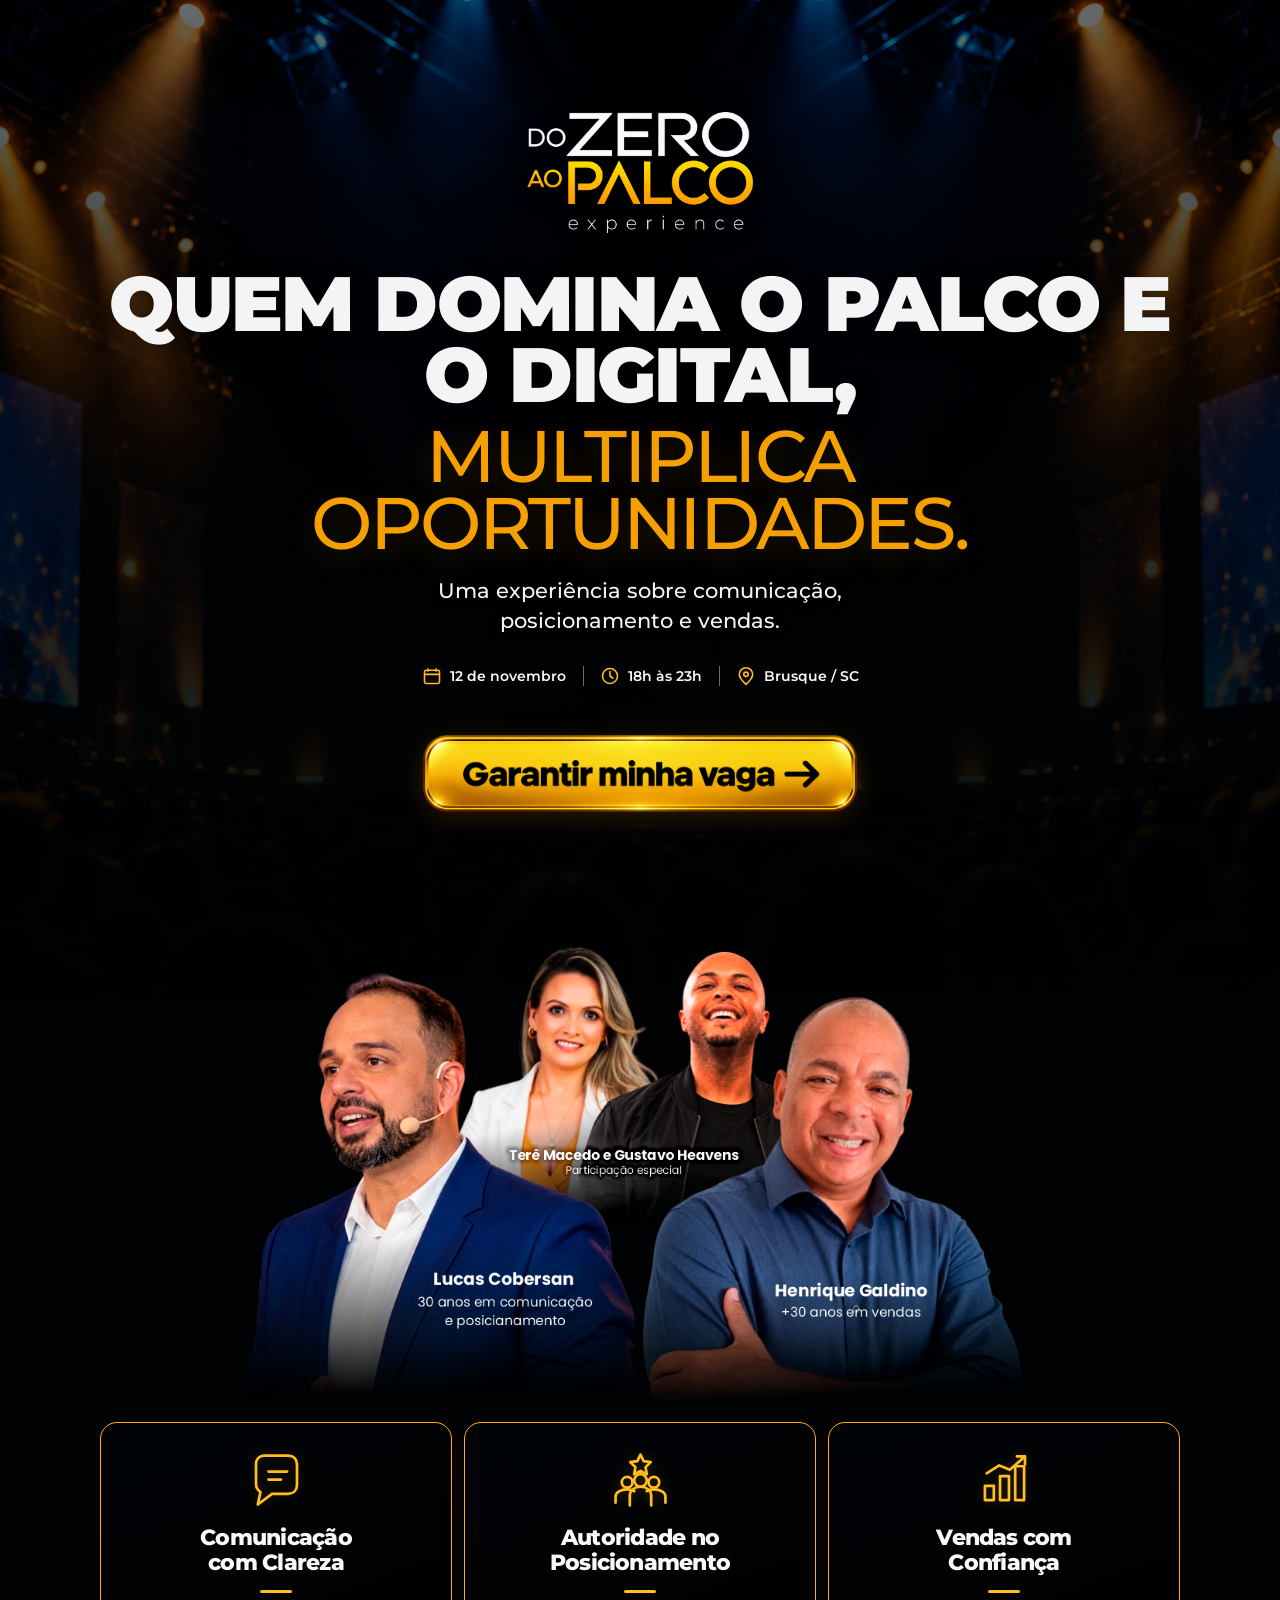
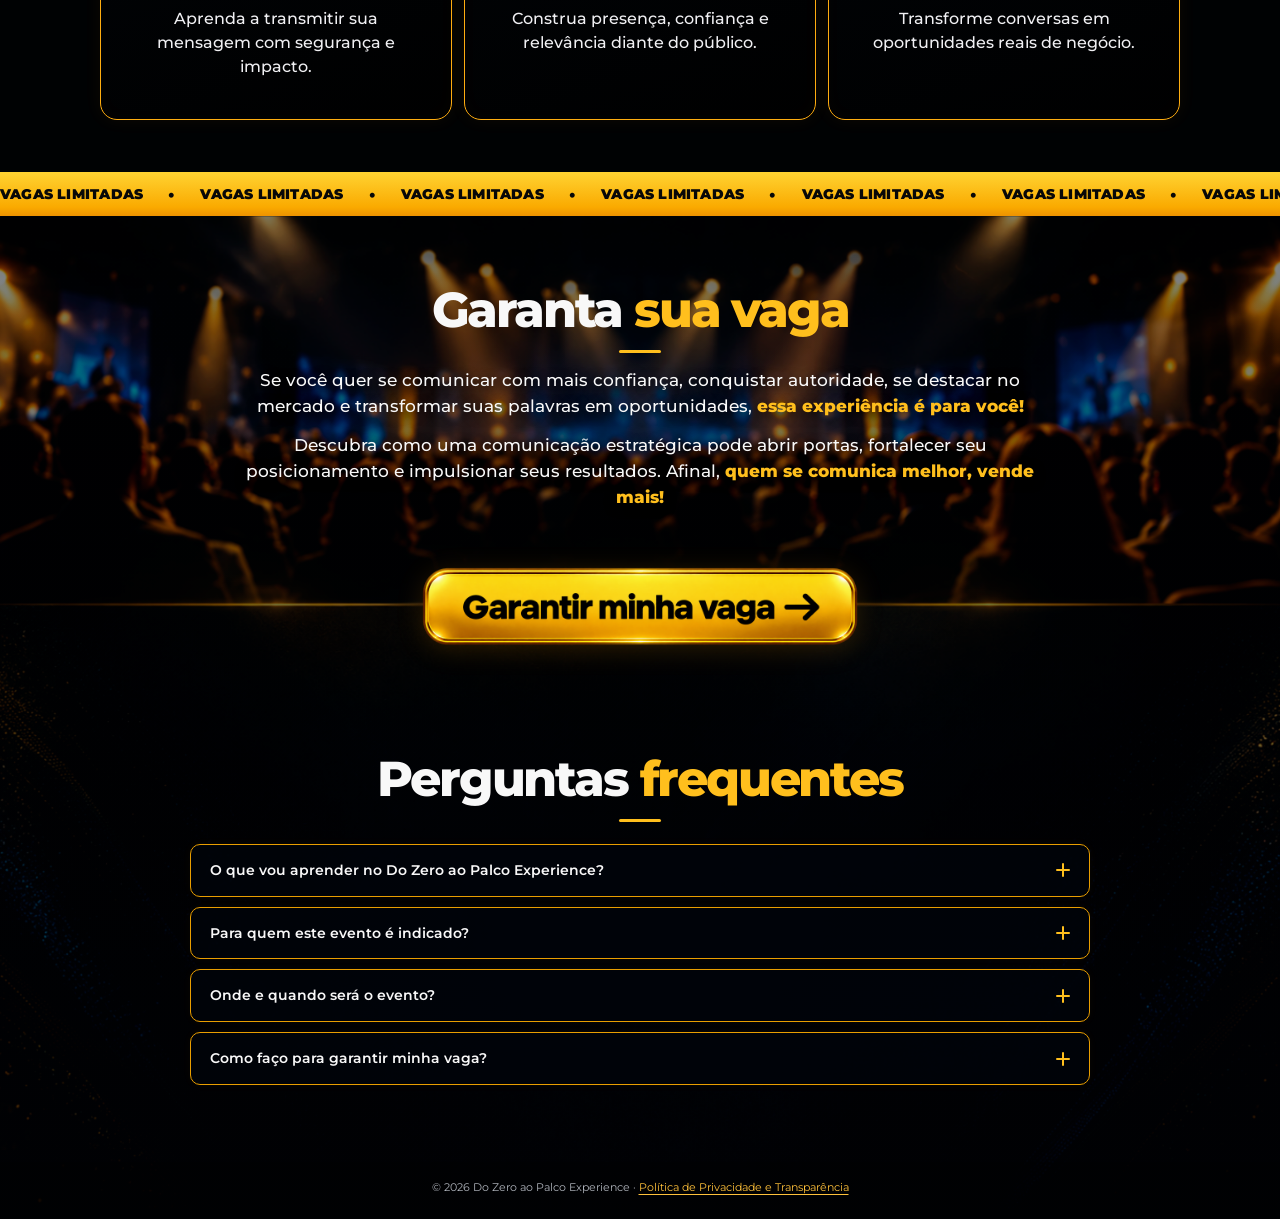
==== commit 7ec61c15: "Add files via upload" ====
--- a/index.html
+++ b/index.html
@@ -25,7 +25,7 @@
   <meta name="description" content="Do Zero ao Palco Experience: uma experiência presencial sobre comunicação, posicionamento e vendas. 12 de novembro, das 18h às 23h, em Brusque/SC.">
   <meta property="og:type" content="website">
   <meta property="og:title" content="Do Zero ao Palco Experience | Comunicação & Vendas">
-  <meta property="og:description" content="O canal de vendas mais forte da sua empresa é você! Encontro presencial em 12 de novembro, das 18h às 23h, em Brusque/SC.">
+  <meta property="og:description" content="Quem domina o palco e o digital, multiplica oportunidades. Encontro presencial em 12 de novembro, das 18h às 23h, em Brusque/SC.">
   <title>Do Zero ao Palco Experience | Comunicação e Vendas</title>
   <!-- Versão 6: convite persuasivo e checkout direto. -->
   <link rel="preconnect" href="https://fonts.googleapis.com">
@@ -33,6 +33,48 @@
   <link href="https://fonts.googleapis.com/css2?family=Montserrat:wght@400;500;600;700;800;900&display=swap" rel="stylesheet">
   <link rel="preload" href="img/fundo1.png" as="image">
   <link rel="stylesheet" href="style.css?v=convite-20261021">
+
+  <style>
+    .hero__headline {
+      margin: 0 auto;
+      max-width: 1100px;
+      text-align: center;
+      text-transform: uppercase;
+      line-height: 0.92;
+      letter-spacing: -0.03em;
+    }
+
+    .hero__headline > span {
+      display: block;
+    }
+
+    .hero__headline-main {
+      font-weight: 900;
+      color: #f4f4f4;
+      font-size: clamp(2.25rem, 6vw, 5.8rem);
+      text-shadow: 0 6px 24px rgba(0, 0, 0, 0.45);
+    }
+
+    .hero__headline-accent {
+      margin-top: 0.16em;
+      font-weight: 500;
+      color: #f5a000;
+      font-size: clamp(2rem, 5.7vw, 5.2rem);
+      letter-spacing: -0.035em;
+      text-shadow: 0 8px 30px rgba(245, 160, 0, 0.18);
+    }
+
+    @media (max-width: 768px) {
+      .hero__headline {
+        max-width: 92vw;
+        line-height: 0.98;
+      }
+
+      .hero__headline-accent {
+        margin-top: 0.22em;
+      }
+    }
+  </style>
 </head>
 <body>
   <a class="skip-link" href="#conteudo">Ir para o conteúdo</a>
@@ -42,9 +84,8 @@
       <header class="hero" id="inicio">
         <img class="hero__logo" src="img/logo-do-zero-ao-palco.png" alt="Do Zero ao Palco Experience" width="420" height="228" fetchpriority="high">
         <h1 class="hero__headline">
-          <span>O CANAL DE VENDAS</span>
-          <span class="gold">MAIS FORTE DA SUA EMPRESA</span>
-          <span class="hero__you">É VOCÊ!</span>
+          <span class="hero__headline-main">Quem domina o palco e o digital,</span>
+          <span class="hero__headline-accent">Multiplica oportunidades.</span>
         </h1>
         <p class="hero__intro">Uma experiência sobre comunicação,<br class="desktop-break"> posicionamento e vendas.</p>
         <div class="event-details" aria-label="Informações do evento">
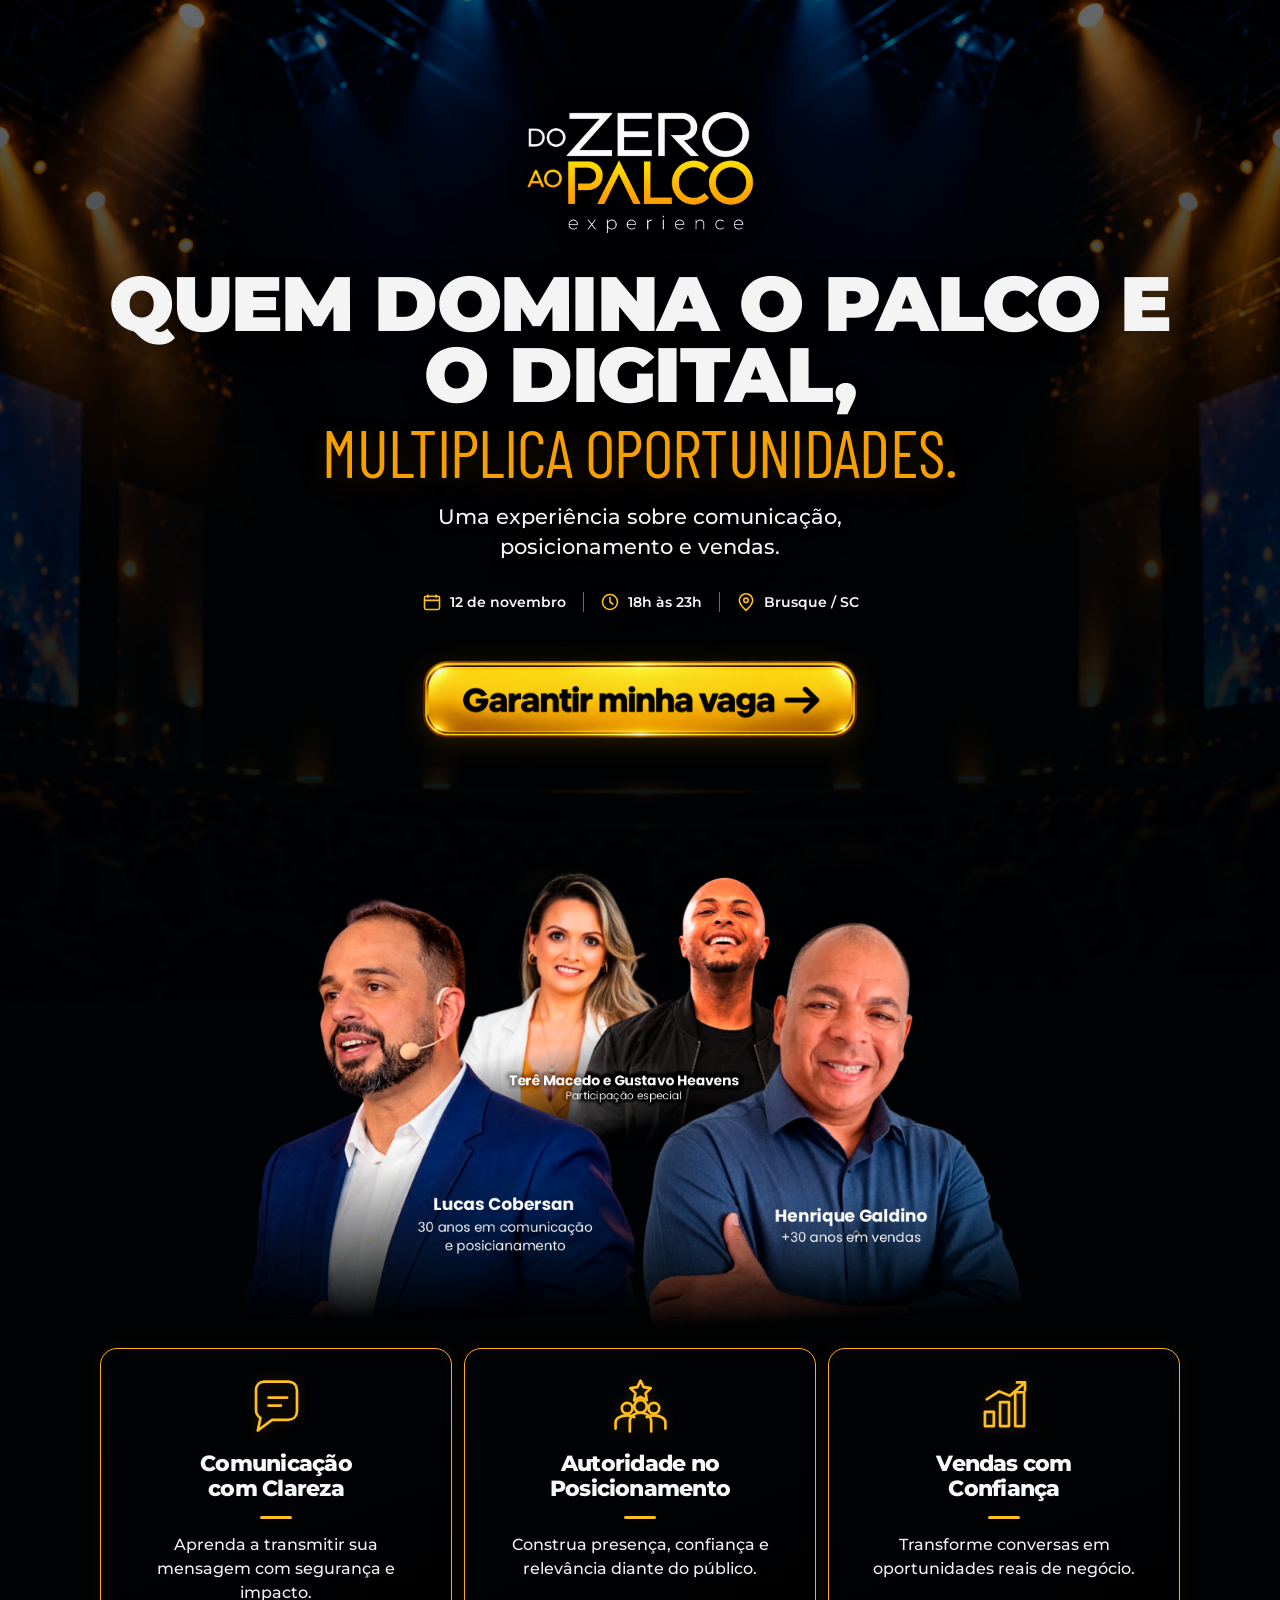
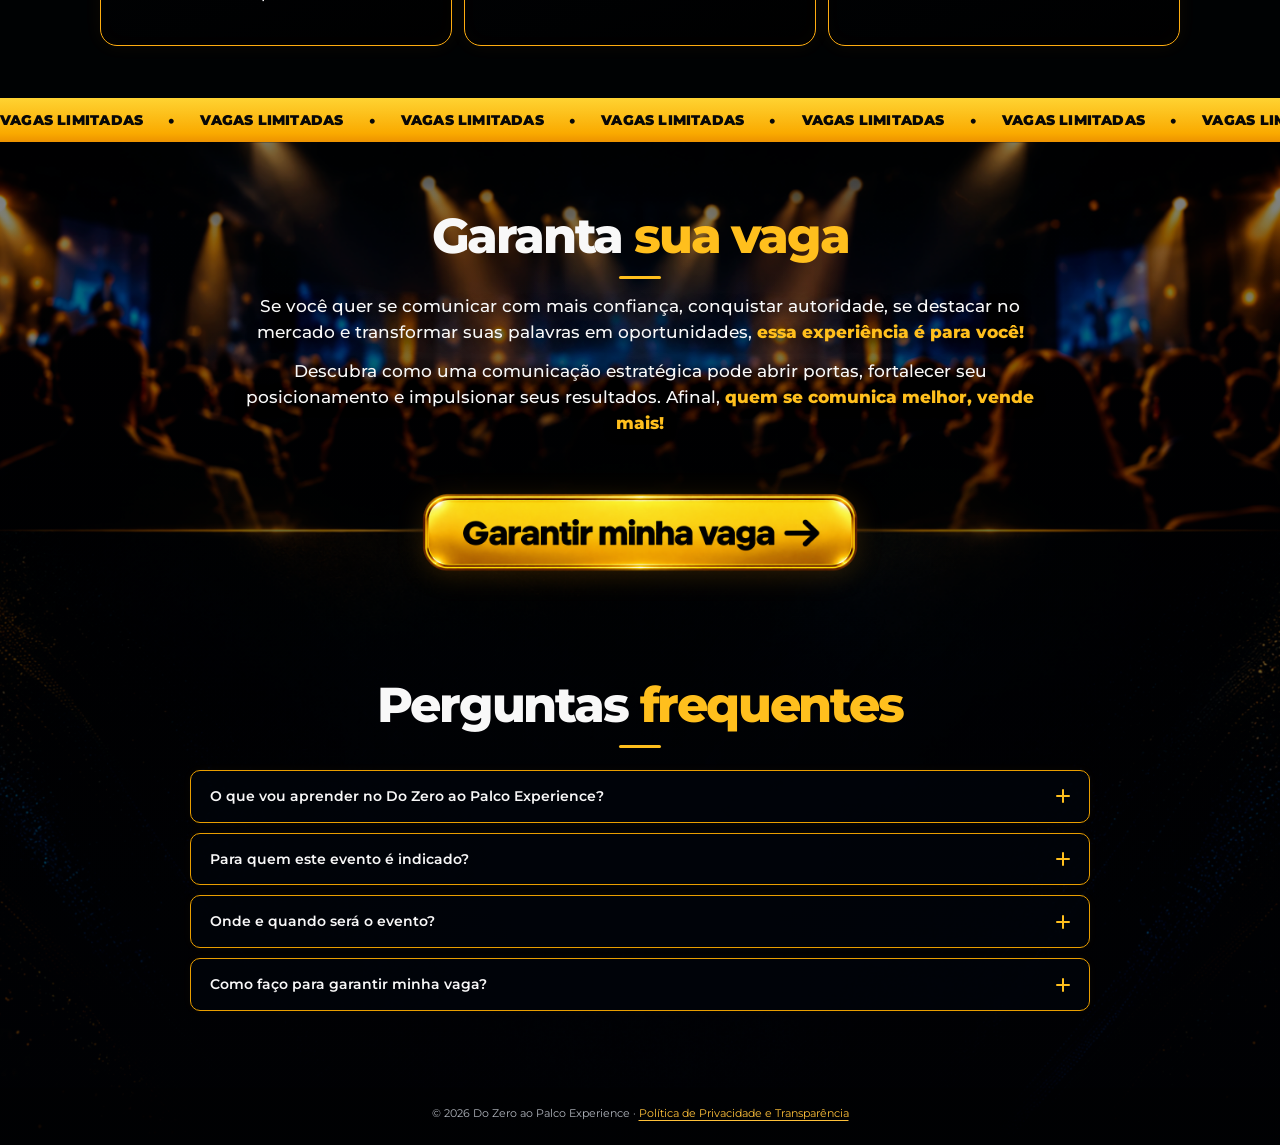
==== commit 1d506682: "Add files via upload" ====
--- a/index.html
+++ b/index.html
@@ -30,7 +30,7 @@
   <!-- Versão 6: convite persuasivo e checkout direto. -->
   <link rel="preconnect" href="https://fonts.googleapis.com">
   <link rel="preconnect" href="https://fonts.gstatic.com" crossorigin>
-  <link href="https://fonts.googleapis.com/css2?family=Montserrat:wght@400;500;600;700;800;900&display=swap" rel="stylesheet">
+  <link href="https://fonts.googleapis.com/css2?family=Barlow+Condensed:wght@300;400;500&family=Montserrat:wght@400;500;600;700;800;900&display=swap" rel="stylesheet">
   <link rel="preload" href="img/fundo1.png" as="image">
   <link rel="stylesheet" href="style.css?v=convite-20261021">
 
@@ -57,10 +57,12 @@
 
     .hero__headline-accent {
       margin-top: 0.16em;
-      font-weight: 500;
+      font-family: 'Barlow Condensed', 'Arial Narrow', sans-serif;
+      font-weight: 400;
       color: #f5a000;
-      font-size: clamp(2rem, 5.7vw, 5.2rem);
-      letter-spacing: -0.035em;
+      font-size: clamp(1.4rem, 5.2vw, 5.3rem);
+      letter-spacing: -0.01em;
+      white-space: nowrap;
       text-shadow: 0 8px 30px rgba(245, 160, 0, 0.18);
     }
 
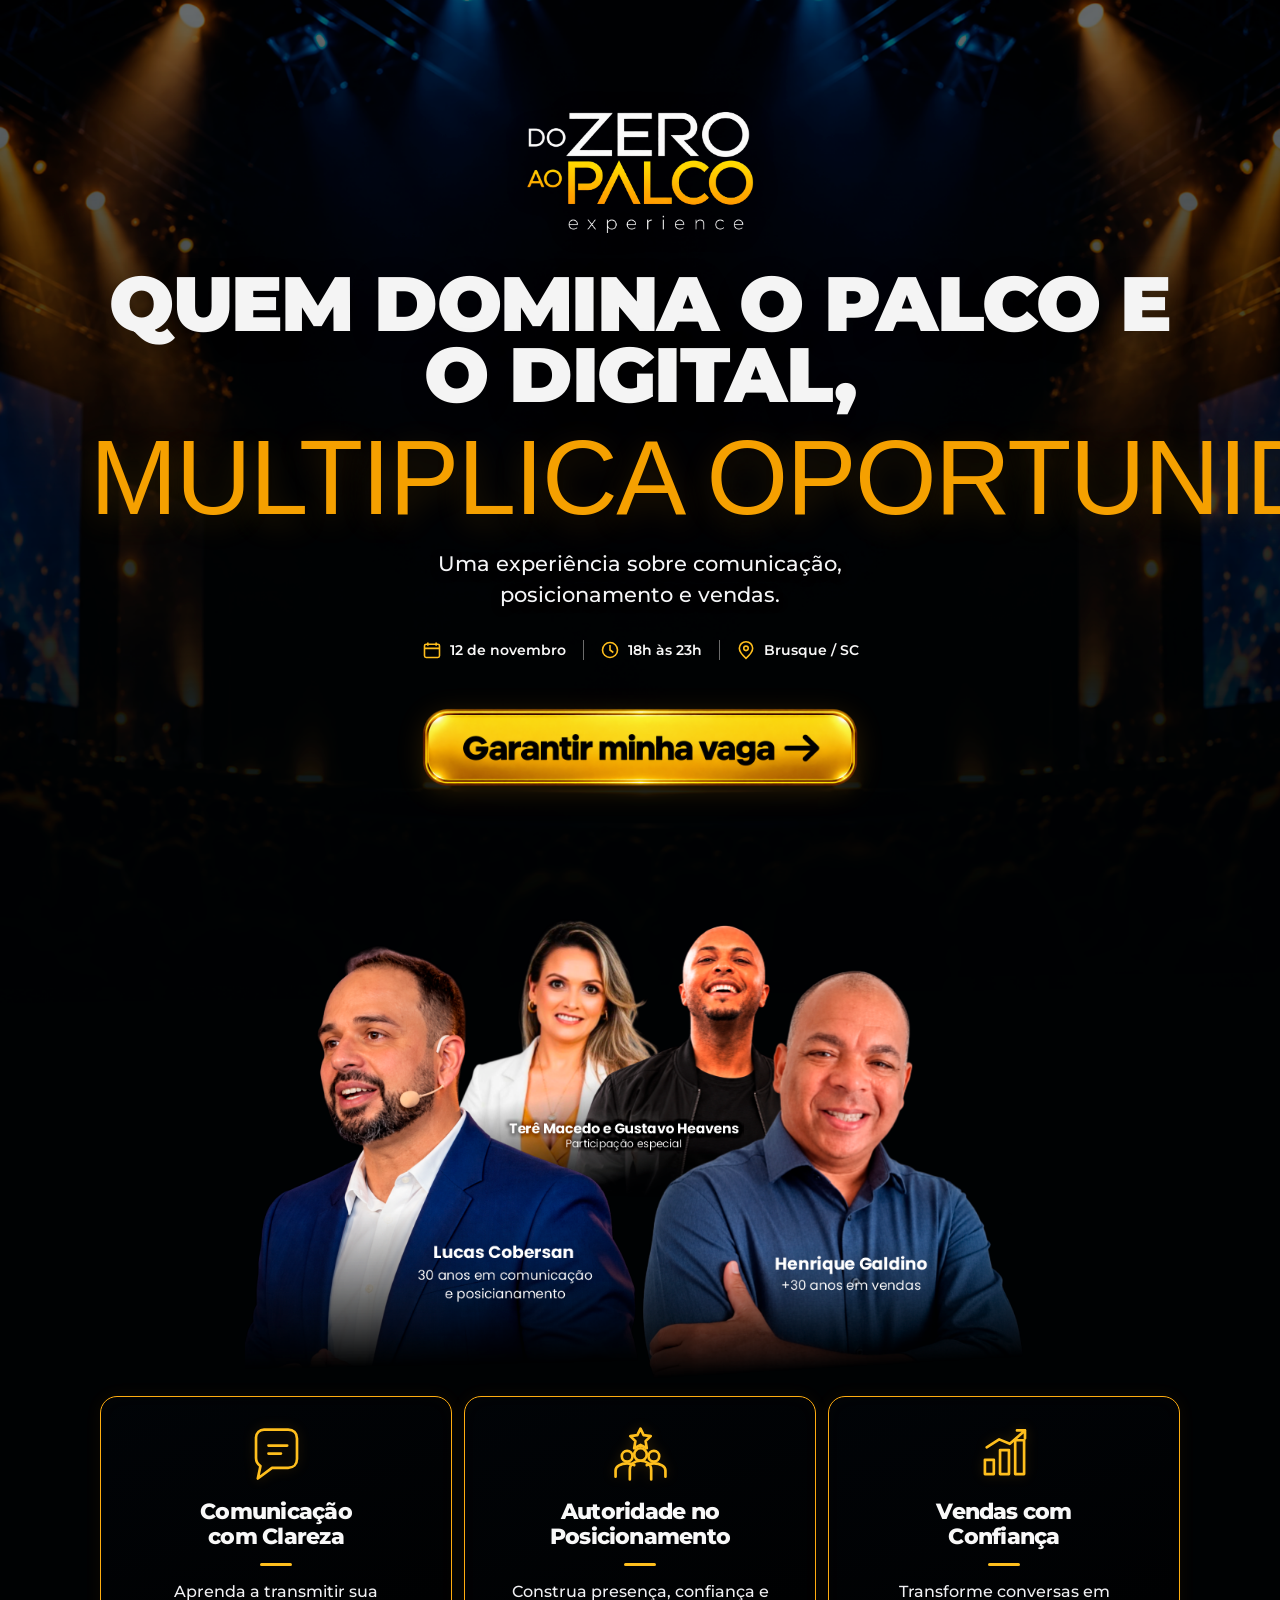
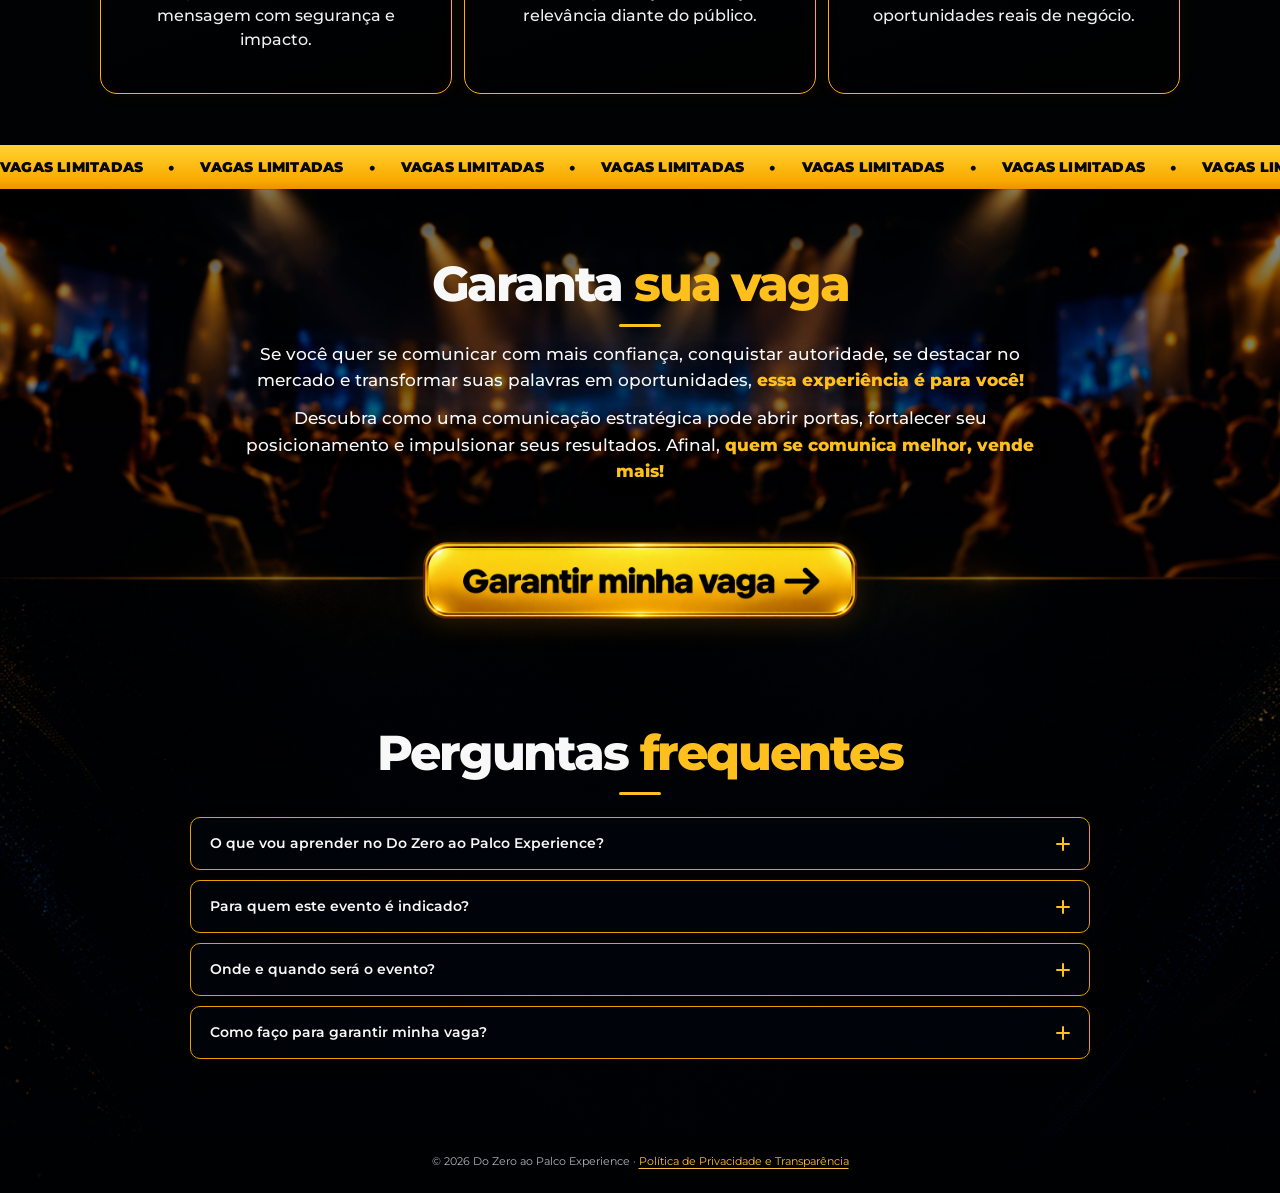
==== commit 9f1f9bd9: "Add files via upload" ====
--- a/index.html
+++ b/index.html
@@ -58,10 +58,12 @@
     .hero__headline-accent {
       margin-top: 0.16em;
       font-family: 'Barlow Condensed', 'Arial Narrow', sans-serif;
-      font-weight: 400;
+      font-weight: 500;
       color: #f5a000;
-      font-size: clamp(1.4rem, 5.2vw, 5.3rem);
-      letter-spacing: -0.01em;
+      /* Fonte sans-serif alta, proporcional à largura da chamada principal. */
+      font-size: clamp(1.45rem, 8.2vw, 6.75rem);
+      line-height: 0.98;
+      letter-spacing: -0.015em;
       white-space: nowrap;
       text-shadow: 0 8px 30px rgba(245, 160, 0, 0.18);
     }
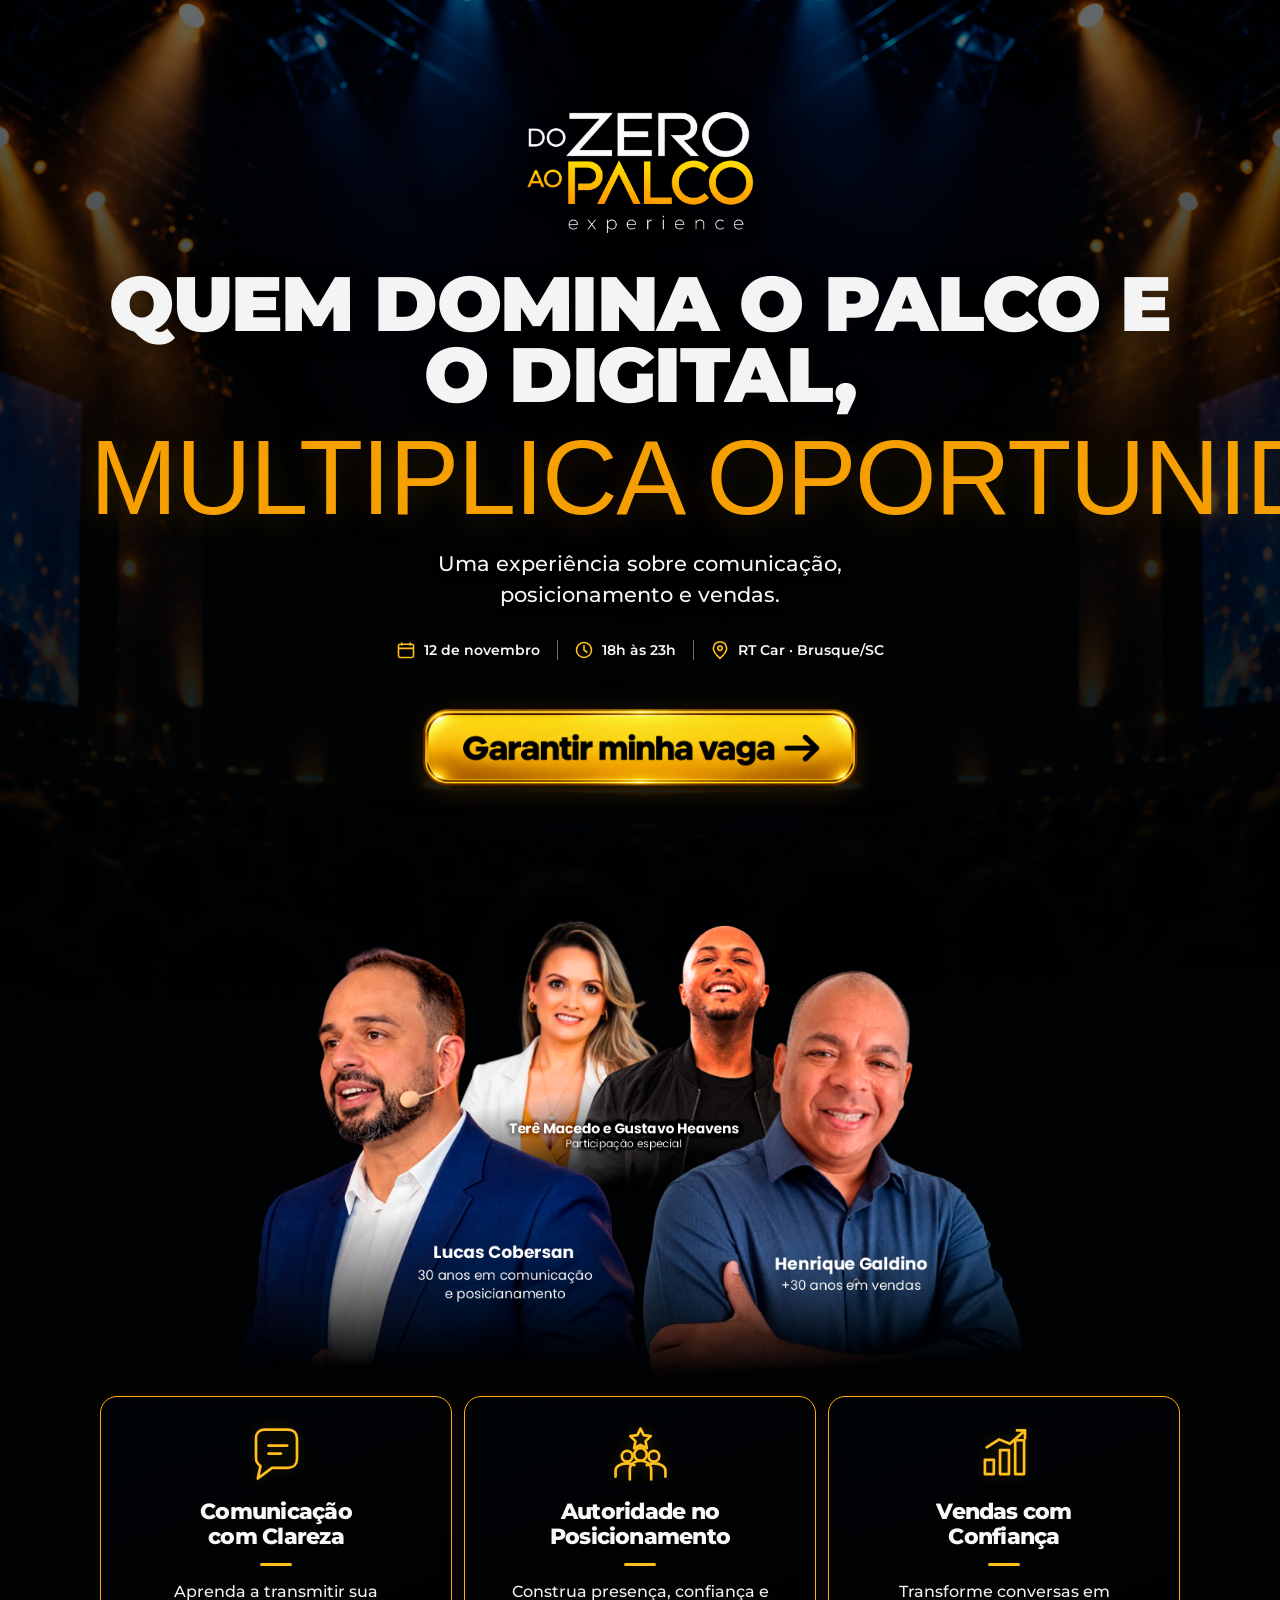
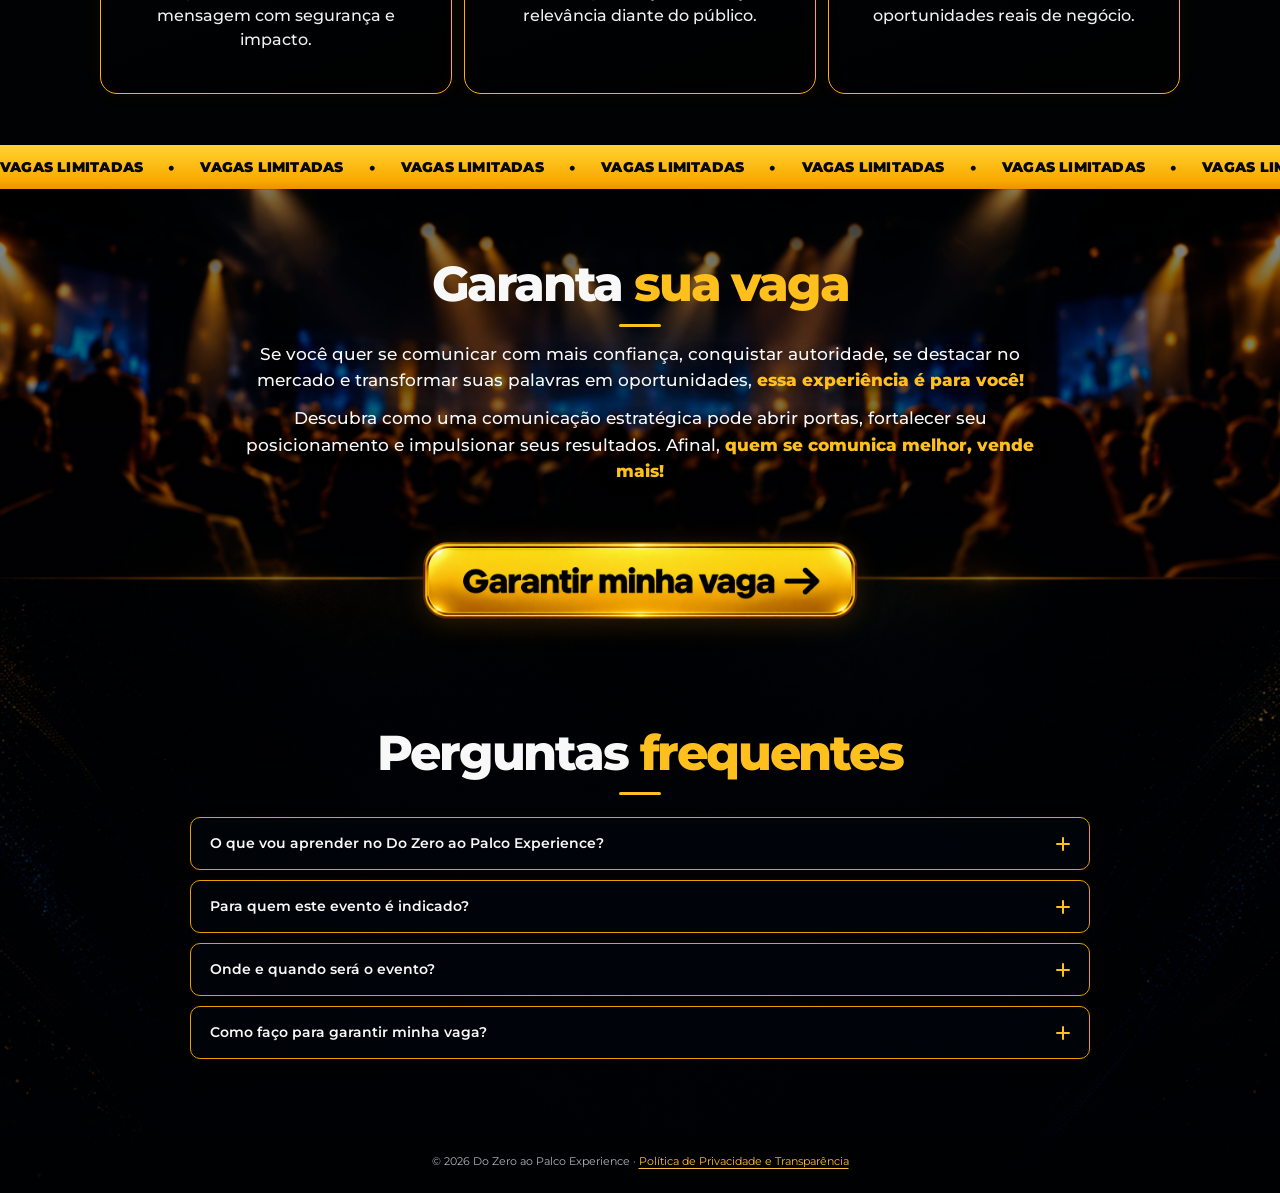
==== commit c0d88f65: "Add files via upload" ====
--- a/index.html
+++ b/index.html
@@ -14,19 +14,71 @@
 fbq('init', '1726442425123804');
 fbq('track', 'PageView');
 </script>
-<noscript><img height="1" width="1" style="display:none"
-src="https://www.facebook.com/tr?id=1726442425123804&ev=PageView&noscript=1"
-/></noscript>
 <!-- End Meta Pixel Code -->
 
   <meta charset="utf-8">
   <meta name="viewport" content="width=device-width, initial-scale=1">
   <meta name="theme-color" content="#101114">
-  <meta name="description" content="Do Zero ao Palco Experience: uma experiência presencial sobre comunicação, posicionamento e vendas. 12 de novembro, das 18h às 23h, em Brusque/SC.">
+
+  <!-- SEO: título, resumo da página e endereço principal -->
+  <title>Do Zero ao Palco Experience 2026 | Evento em Brusque</title>
+  <meta name="description" content="Do Zero ao Palco Experience 2026: comunicação, posicionamento e vendas em 12/11, das 18h às 23h, na RT Car, Av. Otto Renaux, 135, Brusque/SC.">
+  <meta name="robots" content="index, follow, max-image-preview:large">
+  <link rel="canonical" href="https://experience.dozeroaopalco.com/">
+
+  <!-- Compartilhamento no WhatsApp, Facebook, LinkedIn e outras redes -->
+  <meta property="og:locale" content="pt_BR">
   <meta property="og:type" content="website">
-  <meta property="og:title" content="Do Zero ao Palco Experience | Comunicação & Vendas">
-  <meta property="og:description" content="Quem domina o palco e o digital, multiplica oportunidades. Encontro presencial em 12 de novembro, das 18h às 23h, em Brusque/SC.">
-  <title>Do Zero ao Palco Experience | Comunicação e Vendas</title>
+  <meta property="og:site_name" content="Do Zero ao Palco Experience">
+  <meta property="og:url" content="https://experience.dozeroaopalco.com/">
+  <meta property="og:title" content="Do Zero ao Palco Experience 2026 | Brusque/SC">
+  <meta property="og:description" content="Quem domina o palco e o digital multiplica oportunidades. Encontro presencial sobre comunicação, posicionamento e vendas em 12 de novembro, das 18h às 23h, na RT Car, em Brusque/SC.">
+  <meta property="og:image" content="https://experience.dozeroaopalco.com/img/lucashenrique.png">
+  <meta property="og:image:alt" content="Lucas Cobersan e Henrique Galdino, palestrantes do Do Zero ao Palco Experience">
+  <meta name="twitter:card" content="summary_large_image">
+  <meta name="twitter:title" content="Do Zero ao Palco Experience 2026 | Brusque/SC">
+  <meta name="twitter:description" content="Evento de comunicação, posicionamento e vendas em 12/11/2026, das 18h às 23h, na RT Car, em Brusque/SC.">
+  <meta name="twitter:image" content="https://experience.dozeroaopalco.com/img/lucashenrique.png">
+
+  <!-- Dados estruturados do evento para mecanismos de pesquisa. -->
+  <script type="application/ld+json">
+  {
+    "@context": "https://schema.org",
+    "@type": "Event",
+    "name": "Do Zero ao Palco Experience 2026",
+    "url": "https://experience.dozeroaopalco.com/",
+    "description": "Experiência presencial sobre comunicação, posicionamento e vendas, com Lucas Cobersan e Henrique Galdino, em Brusque, Santa Catarina.",
+    "startDate": "2026-11-12T18:00:00-03:00",
+    "endDate": "2026-11-12T23:00:00-03:00",
+    "eventStatus": "https://schema.org/EventScheduled",
+    "eventAttendanceMode": "https://schema.org/OfflineEventAttendanceMode",
+    "image": [
+      "https://experience.dozeroaopalco.com/img/lucashenrique.png"
+    ],
+    "location": {
+      "@type": "Place",
+      "name": "RT Car",
+      "address": {
+        "@type": "PostalAddress",
+        "streetAddress": "Avenida Otto Renaux, 135",
+        "addressLocality": "Brusque",
+        "addressRegion": "SC",
+        "postalCode": "88351-300",
+        "addressCountry": "BR"
+      }
+    },
+    "performer": [
+      {
+        "@type": "Person",
+        "name": "Lucas Cobersan"
+      },
+      {
+        "@type": "Person",
+        "name": "Henrique Galdino"
+      }
+    ]
+  }
+  </script>
   <!-- Versão 6: convite persuasivo e checkout direto. -->
   <link rel="preconnect" href="https://fonts.googleapis.com">
   <link rel="preconnect" href="https://fonts.gstatic.com" crossorigin>
@@ -81,6 +133,10 @@
   </style>
 </head>
 <body>
+  <!-- Meta Pixel: alternativa para navegadores sem JavaScript (mantida). -->
+  <noscript><img height="1" width="1" style="display:none"
+    src="https://www.facebook.com/tr?id=1726442425123804&amp;ev=PageView&amp;noscript=1"
+    alt=""></noscript>
   <a class="skip-link" href="#conteudo">Ir para o conteúdo</a>
   <main id="conteudo">
     <!-- Fundo 1: uma única imagem contínua, do topo até os pilares. -->
@@ -103,7 +159,7 @@
           </div>
           <div class="event-details__item">
             <svg viewBox="0 0 24 24" fill="none" stroke="currentColor" stroke-width="1.9" aria-hidden="true"><path d="M20 10c0 5-8 12-8 12S4 15 4 10a8 8 0 1 1 16 0Z"/><circle cx="12" cy="10" r="2.7"/></svg>
-            <span>Brusque / SC</span>
+            <span>RT Car · Brusque/SC</span>
           </div>
         </div>
         <a class="graphic-cta" href="https://payfast.greenn.com.br/199050?batch=18354_5LSVWU" aria-label="Garantir minha vaga no evento">
@@ -178,7 +234,7 @@
           </details>
           <details>
             <summary>Onde e quando será o evento?<span class="faq__plus" aria-hidden="true"></span></summary>
-            <div class="faq__answer">O encontro está previsto para <strong>12 de novembro de 2026, das 18h às 23h, em Brusque/SC</strong>. O espaço e o endereço exato ainda serão confirmados pela organização.</div>
+            <div class="faq__answer">O evento será realizado em <strong>12 de novembro de 2026, das 18h às 23h</strong>, na <strong>RT Car</strong>, localizada na <strong>Avenida Otto Renaux, 135 — Centro I, Brusque/SC, CEP 88351-300</strong>. <a href="https://www.google.com/maps/search/?api=1&amp;query=RT%20Car%2C%20Avenida%20Otto%20Renaux%2C%20135%2C%20Brusque%2C%20SC" target="_blank" rel="noopener noreferrer">Ver como chegar</a>.</div>
           </details>
           <details>
             <summary>Como faço para garantir minha vaga?<span class="faq__plus" aria-hidden="true"></span></summary>
